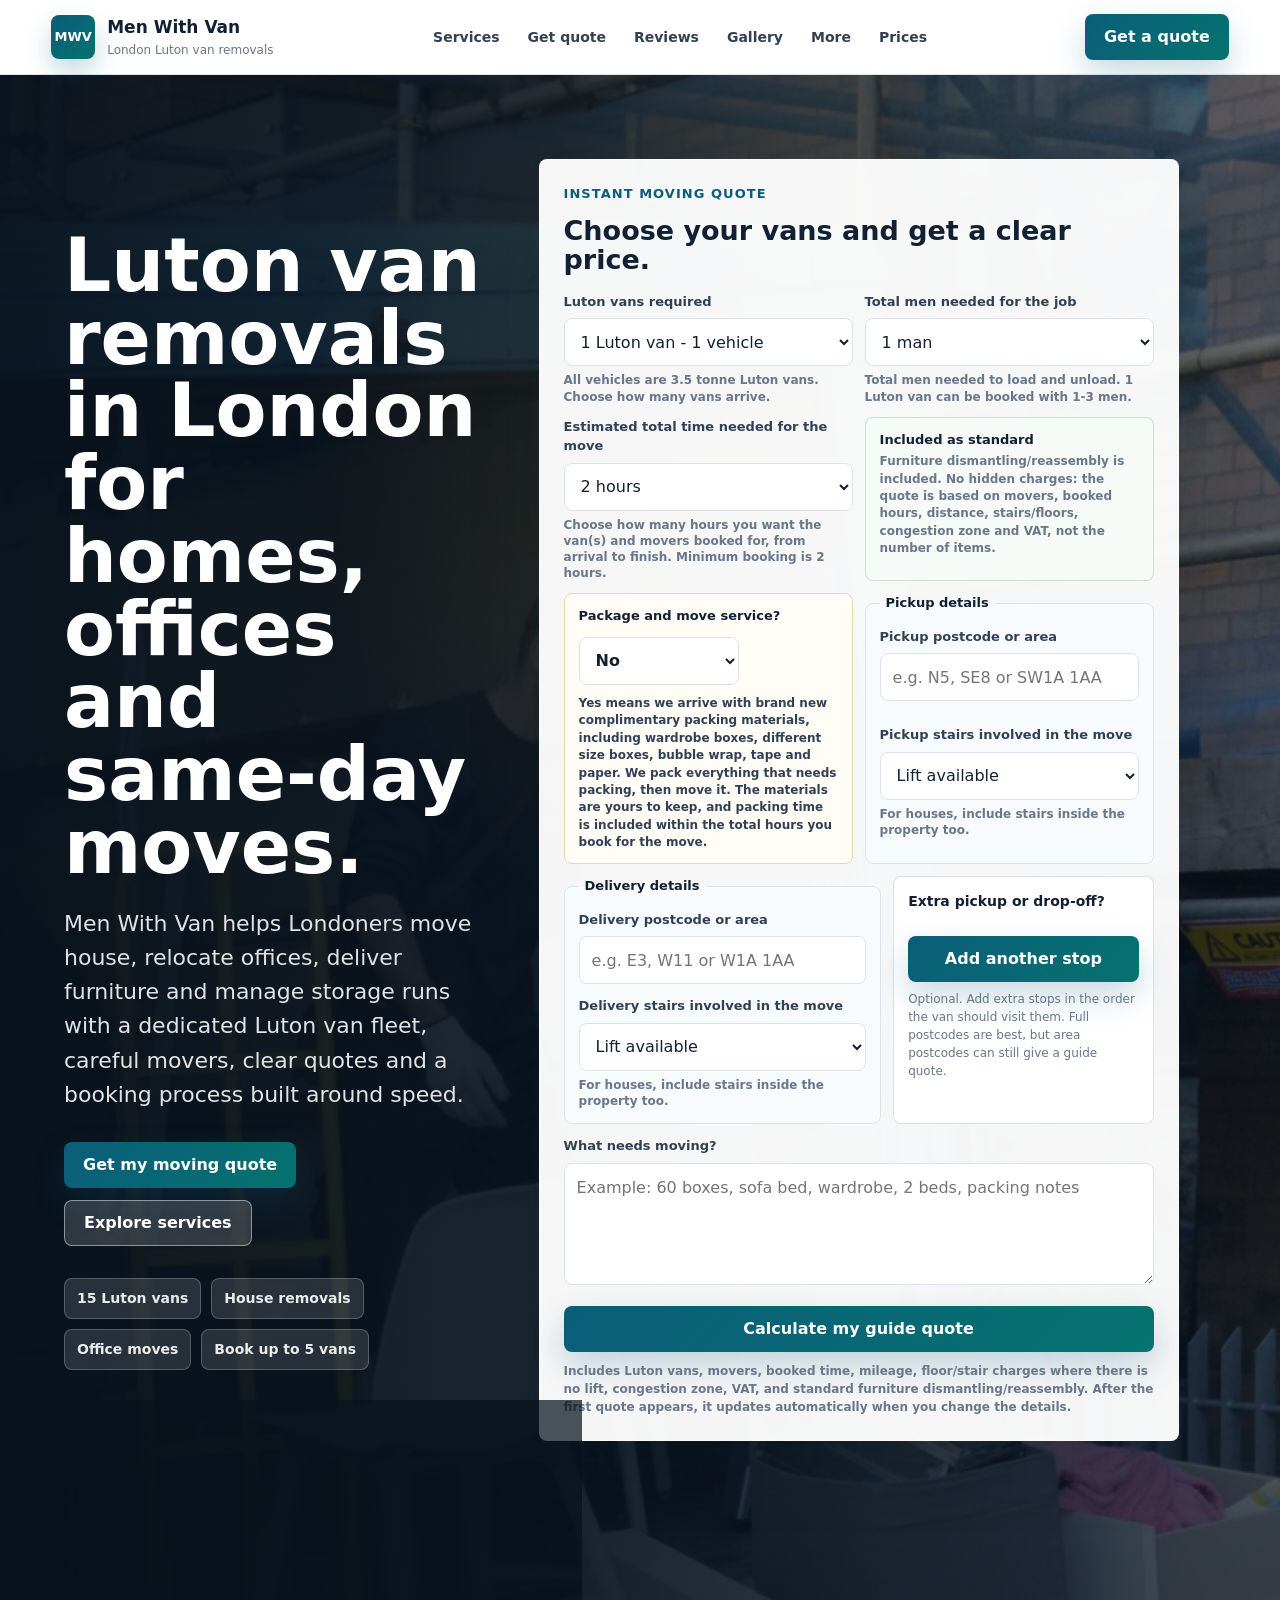
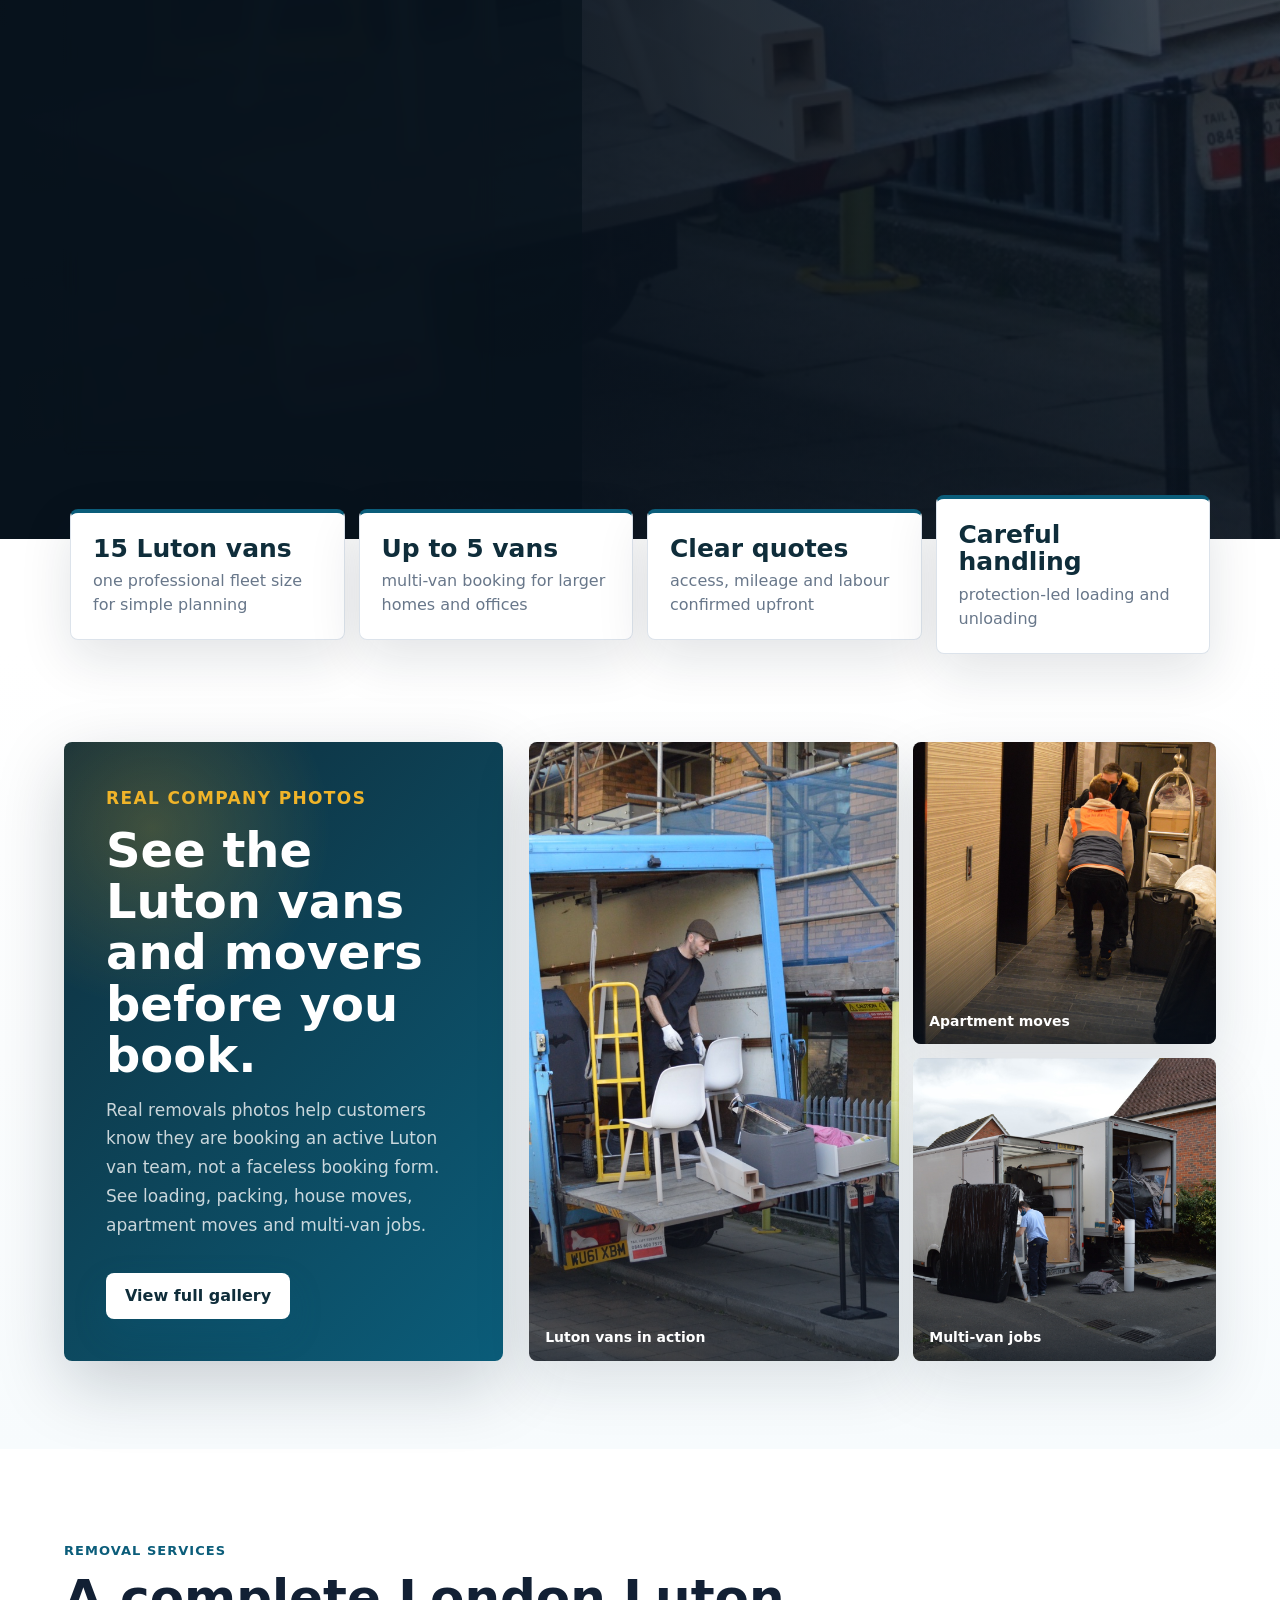
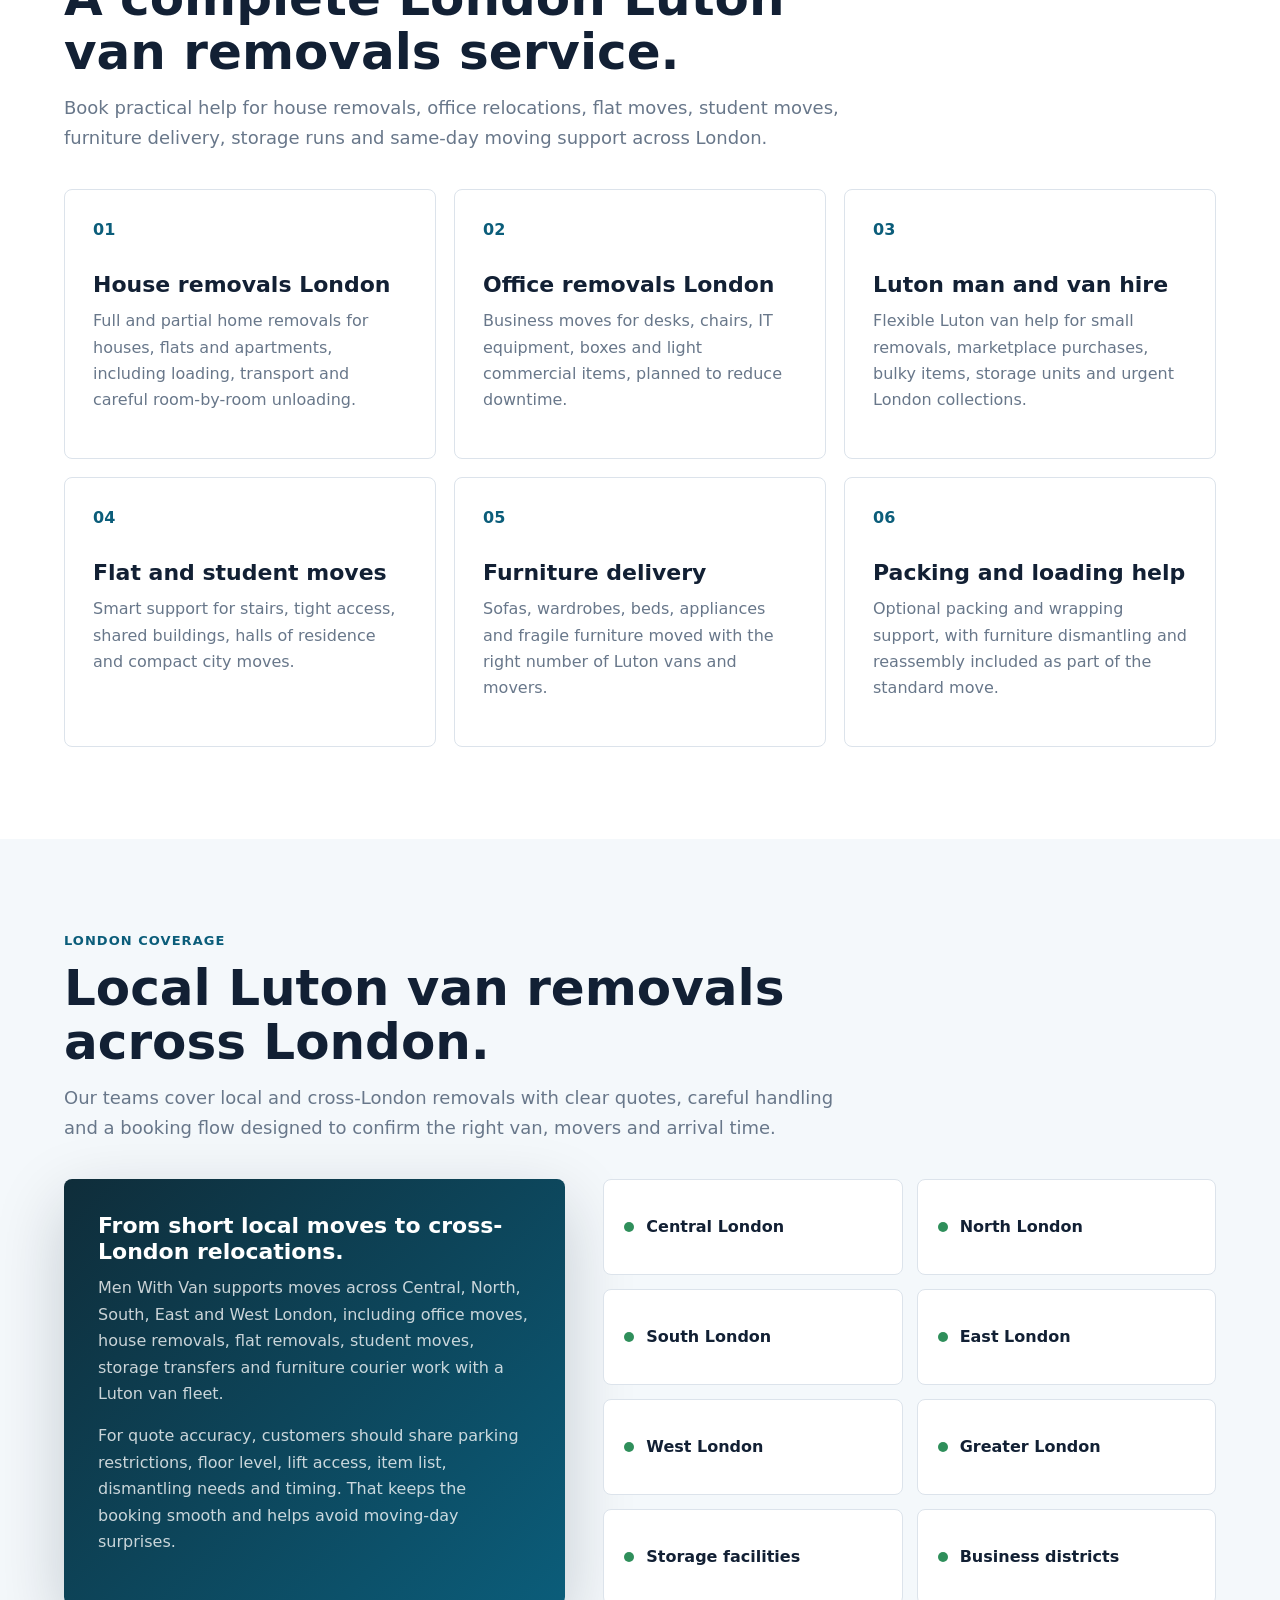
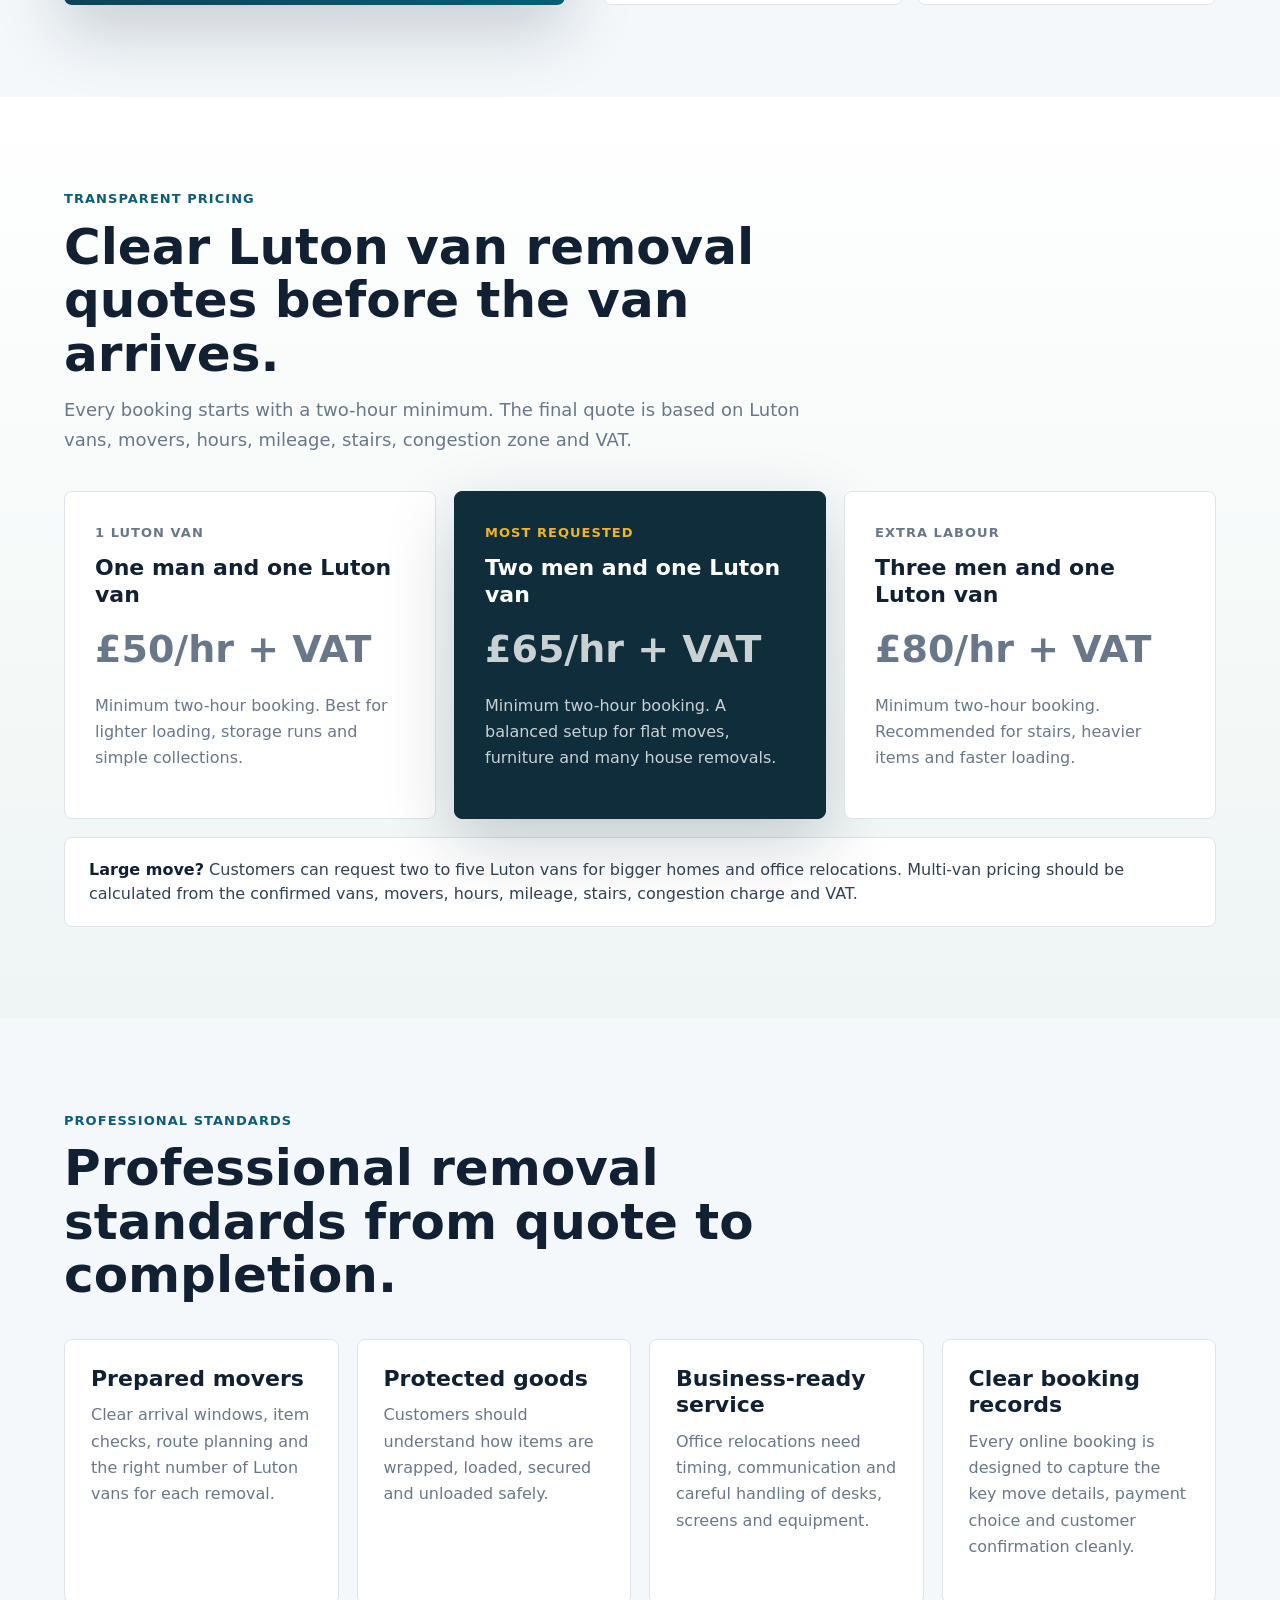
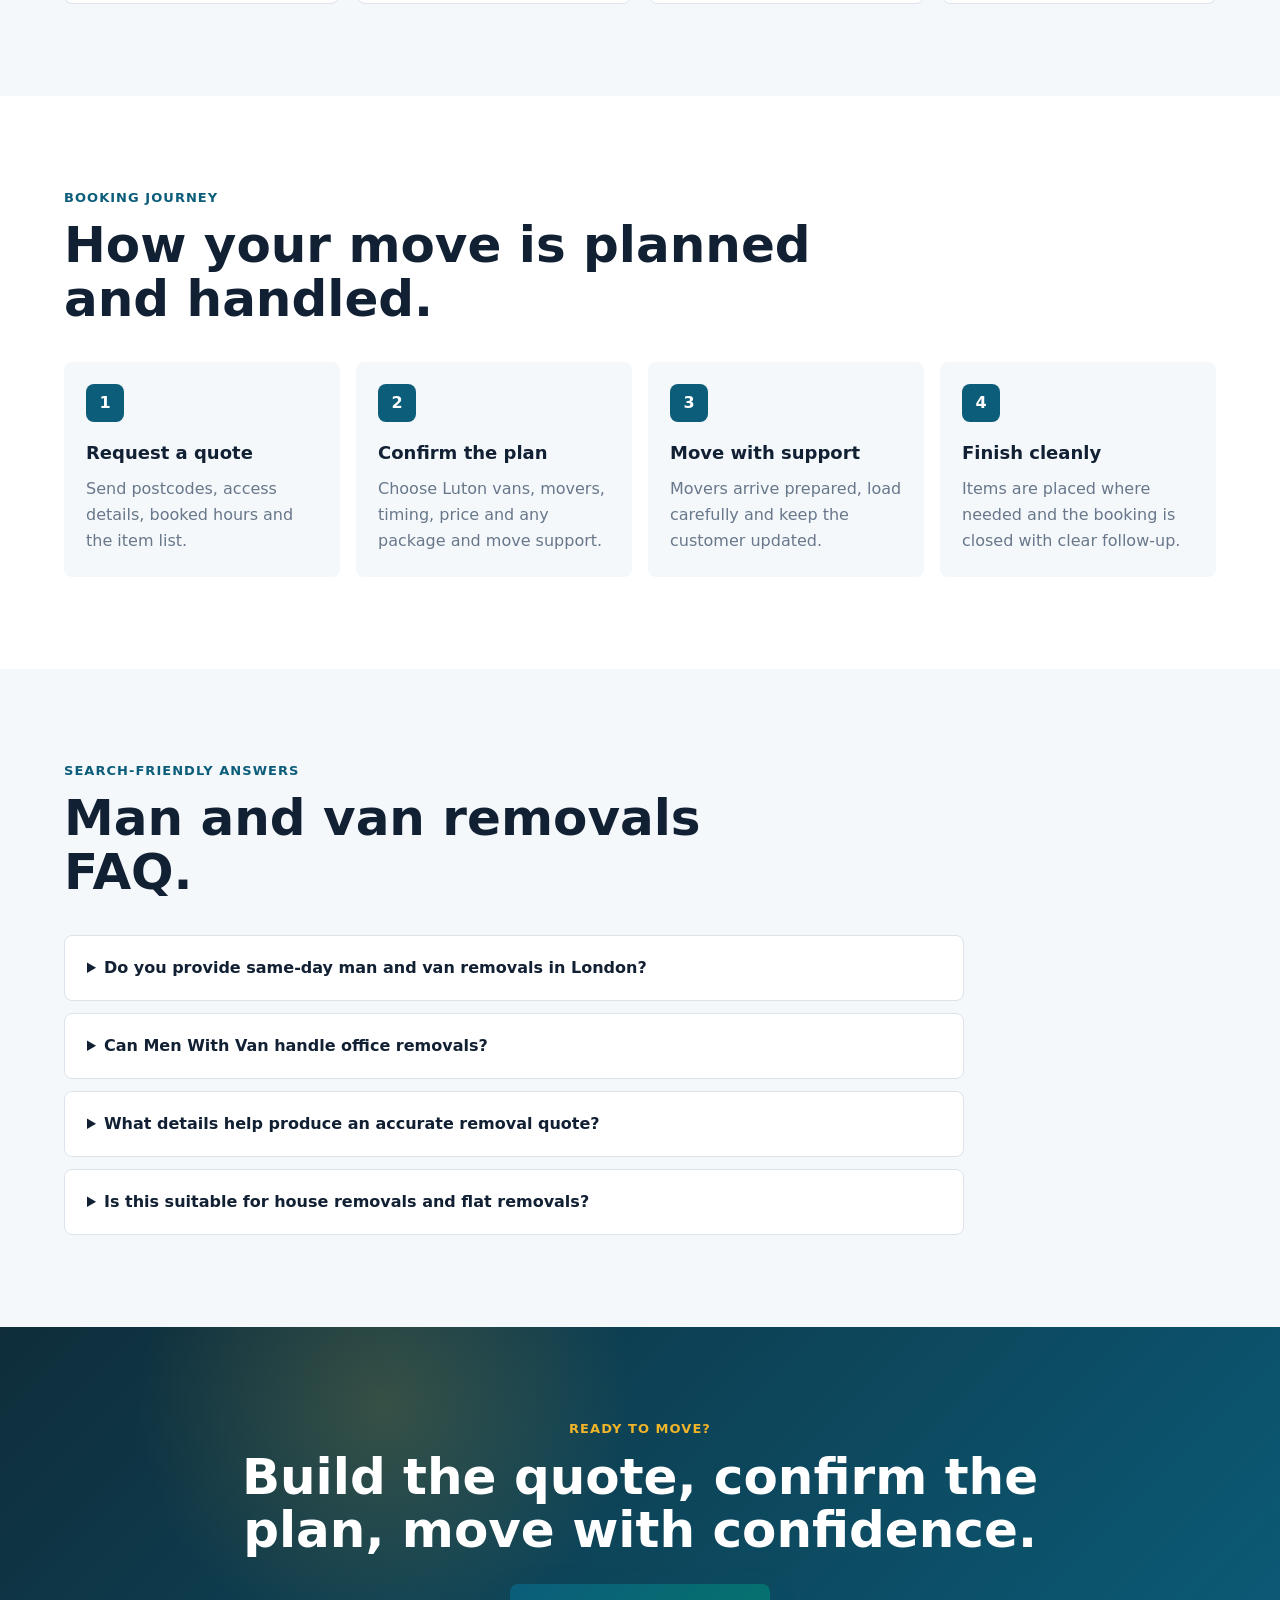
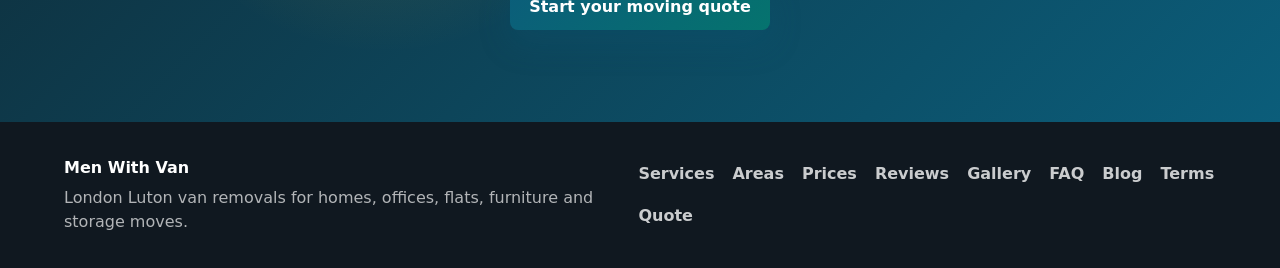
==== outputs/menwithvan-demo/index.html @ d0f8f860 "Add color to Step 3 amount card" ====
<!doctype html>
<html lang="en-GB">
  <head>
    <meta charset="utf-8">
    <meta name="viewport" content="width=device-width, initial-scale=1">
    <title>Men With Van London | Luton Van Removals, House & Office Moves</title>
    <meta name="description" content="Men With Van provides London Luton van removals for house moves, office relocations, flat removals, student moves, furniture delivery, packing and same-day moving support. Book one to five Luton vans.">
    <meta name="robots" content="index,follow,max-image-preview:large">
    <link rel="canonical" href="https://www.menwithvan.com/">
    <meta property="og:type" content="website">
    <meta property="og:title" content="Men With Van London | Luton Van House, Office and Same-Day Removals">
    <meta property="og:description" content="Professional London Luton van removals for homes, offices, flats, furniture and storage runs. Book one to five Luton vans with clear quotes.">
    <meta property="og:url" content="https://www.menwithvan.com/">
    <meta property="og:image" content="https://www.menwithvan.com/assets/hero-real-luton-removals.jpg">
    <meta name="twitter:card" content="summary_large_image">
    <meta name="theme-color" content="#0b5d7a">
    <link rel="preload" as="image" href="assets/hero-real-luton-removals.jpg" type="image/jpeg">
    <link rel="stylesheet" href="styles.css?v=20260619-step3-color">
    <script src="quote.js?v=20260619-step3-color" defer></script>
    <script type="application/ld+json">
      {
        "@context": "https://schema.org",
        "@graph": [
          {
            "@type": "MovingCompany",
            "@id": "https://www.menwithvan.com/#business",
            "name": "Men With Van",
            "url": "https://www.menwithvan.com/",
            "image": "https://www.menwithvan.com/assets/hero-real-luton-removals.jpg",
            "priceRange": "££",
            "areaServed": [
              "London",
              "Central London",
              "North London",
              "South London",
              "East London",
              "West London"
            ],
            "openingHoursSpecification": [
              {
                "@type": "OpeningHoursSpecification",
                "dayOfWeek": [
                  "Monday",
                  "Tuesday",
                  "Wednesday",
                  "Thursday",
                  "Friday",
                  "Saturday",
                  "Sunday"
                ],
                "opens": "07:00",
                "closes": "21:00"
              }
            ],
            "hasOfferCatalog": {
              "@type": "OfferCatalog",
              "name": "London removals and man and van services",
              "itemListElement": [
                { "@type": "Offer", "itemOffered": { "@type": "Service", "name": "Luton van removals London" } },
                { "@type": "Offer", "itemOffered": { "@type": "Service", "name": "House removals London with Luton vans" } },
                { "@type": "Offer", "itemOffered": { "@type": "Service", "name": "Office removals London with Luton vans" } },
                { "@type": "Offer", "itemOffered": { "@type": "Service", "name": "Flat removals and student moves" } },
                { "@type": "Offer", "itemOffered": { "@type": "Service", "name": "Furniture delivery and storage moves" } }
              ]
            }
          },
          {
            "@type": "WebSite",
            "@id": "https://www.menwithvan.com/#website",
            "url": "https://www.menwithvan.com/",
            "name": "Men With Van",
            "publisher": { "@id": "https://www.menwithvan.com/#business" }
          },
          {
            "@type": "FAQPage",
            "@id": "https://www.menwithvan.com/#faq",
            "mainEntity": [
              {
                "@type": "Question",
                "name": "Do you provide same-day man and van removals in London?",
                "acceptedAnswer": {
                  "@type": "Answer",
                  "text": "Same-day man and van removals are available in London subject to availability, access details and the size of the move."
                }
              },
              {
                "@type": "Question",
                "name": "Can you move offices as well as homes?",
                "acceptedAnswer": {
                  "@type": "Answer",
                  "text": "Men With Van supports house removals, flat moves, office relocations, furniture delivery, storage moves and small business moves across London using a Luton van fleet."
                }
              },
              {
                "@type": "Question",
                "name": "What information is needed for a removal quote?",
                "acceptedAnswer": {
                  "@type": "Answer",
                  "text": "A useful quote includes pickup and delivery postcodes, move date, item list, floor levels, lift access, parking details and whether packing or furniture dismantling is required."
                }
              }
            ]
          }
        ]
      }
    </script>
  </head>
  <body>
    <a class="skip-link" href="#quote">Skip to quote form</a>

    <header class="site-header">
      <a class="brand" href="#top" aria-label="Men With Van home">
        <span class="brand-mark">MWV</span>
        <span>
          <strong>Men With Van</strong>
          <small>London Luton van removals</small>
        </span>
      </a>
      <nav class="main-nav" aria-label="Main navigation">
        <a href="#services">Services</a>
        <a href="#quote">Get quote</a>
        <a href="reviews.html">Reviews</a>
        <a href="gallery.html">Gallery</a>
        <div class="nav-dropdown">
          <button type="button" aria-haspopup="true">More</button>
          <div class="dropdown-menu">
            <a href="#areas">Areas</a>
            <a href="faq.html">FAQ</a>
            <a href="blog.html">Moving advice</a>
            <a href="terms-and-conditions.html">Terms</a>
          </div>
        </div>
        <a href="#prices">Prices</a>
      </nav>
      <a class="header-cta" href="#quote">Get a quote</a>
    </header>

    <main id="top">
      <section class="hero" aria-label="London man and van removals">
        <picture>
          <img class="hero-image" src="assets/hero-real-luton-removals.jpg" alt="Men With Van movers loading furniture into a Luton van outside a London property" width="2400" height="1280" fetchpriority="high">
        </picture>
        <div class="hero-overlay"></div>
        <div class="hero-inner">
          <div class="hero-copy-block">
            <h1>Luton van removals in London for homes, offices and same-day moves.</h1>
            <p class="hero-copy">
              Men With Van helps Londoners move house, relocate offices, deliver furniture and manage storage runs with a dedicated Luton van fleet, careful movers, clear quotes and a booking process built around speed.
            </p>
            <div class="hero-actions" aria-label="Primary actions">
              <a class="button primary" href="#quote">Get my moving quote</a>
              <a class="button secondary" href="#services">Explore services</a>
            </div>
            <ul class="proof-list" aria-label="Service highlights">
              <li>15 Luton vans</li>
              <li>House removals</li>
              <li>Office moves</li>
              <li>Book up to 5 vans</li>
            </ul>
          </div>

          <form id="quote" class="quote-panel" aria-labelledby="quote-title">
            <p class="panel-kicker">Instant moving quote</p>
            <h2 id="quote-title">Choose your vans and get a clear price.</h2>
            <div class="form-grid">
              <label>
                Luton vans required
                <select name="luton-vans" autocomplete="off">
                  <option>1 Luton van - 1 vehicle</option>
                  <option>2 Luton vans - 2 vehicles</option>
                  <option>3 Luton vans - 3 vehicles</option>
                  <option>4 Luton vans - 4 vehicles</option>
                  <option>5 Luton vans - 5 vehicles</option>
                </select>
                <small>All vehicles are 3.5 tonne Luton vans. Choose how many vans arrive.</small>
              </label>
              <label>
                Total men needed for the job
                <select name="movers" autocomplete="off">
                  <option>1 man</option>
                  <option>2 men</option>
                  <option>3 men</option>
                </select>
                <small id="mover-capacity-note">Choose the total number of men needed to load and unload. Each Luton van can be booked with up to 3 men.</small>
              </label>
              <label>
                Estimated total time needed for the move
                <select name="estimated-hours" autocomplete="off">
                  <option>2 hours</option>
                  <option>3 hours</option>
                  <option>4 hours</option>
                  <option>5 hours</option>
                  <option>6 hours</option>
                  <option>7 hours</option>
                  <option>8 hours</option>
                  <option>9 hours</option>
                  <option>10 hours</option>
                  <option>11 hours</option>
                  <option>12 hours</option>
                </select>
                <small>Choose how many hours you want the van(s) and movers booked for, from arrival to finish. Minimum booking is 2 hours.</small>
              </label>
              <div class="included-note">
                <strong>Included as standard</strong>
                <span>Furniture dismantling/reassembly is included. No hidden charges: the quote is based on movers, booked hours, distance, stairs/floors, congestion zone and VAT, not the number of items.</span>
              </div>
              <label class="service-choice">
                Package and move service?
                <select name="pack-and-move" autocomplete="off">
                  <option value="no">No</option>
                  <option value="yes">Yes</option>
                </select>
                <small>Yes means we arrive with brand new complimentary packing materials, including wardrobe boxes, different size boxes, bubble wrap, tape and paper. We pack everything that needs packing, then move it. The materials are yours to keep, and packing time is included within the total hours you book for the move.</small>
              </label>
              <fieldset class="location-card">
                <legend>Pickup details</legend>
                <label>
                  Pickup postcode or area
                  <input type="text" name="pickup" placeholder="e.g. N5, SE8 or SW1A 1AA" autocomplete="postal-code">
                </label>
                <label>
                  Pickup stairs involved in the move
                  <select name="pickup-stairs" autocomplete="off">
                    <option>Lift available</option>
                    <option>Ground floor</option>
                    <option>1st floor, no lift</option>
                    <option>2nd floor, no lift</option>
                    <option>3rd floor, no lift</option>
                    <option>4th floor, no lift</option>
                    <option>5th floor, no lift</option>
                    <option>6th floor, no lift</option>
                    <option>7th floor, no lift</option>
                    <option>8th floor, no lift</option>
                  </select>
                  <small>For houses, include stairs inside the property too.</small>
                </label>
              </fieldset>
              <div class="delivery-stack full">
                <fieldset class="location-card">
                  <legend>Delivery details</legend>
                  <label>
                    Delivery postcode or area
                    <input type="text" name="delivery" placeholder="e.g. E3, W11 or W1A 1AA" autocomplete="postal-code">
                  </label>
                  <label>
                    Delivery stairs involved in the move
                    <select name="delivery-stairs" autocomplete="off">
                      <option>Lift available</option>
                      <option>Ground floor</option>
                      <option>1st floor, no lift</option>
                      <option>2nd floor, no lift</option>
                      <option>3rd floor, no lift</option>
                      <option>4th floor, no lift</option>
                      <option>5th floor, no lift</option>
                      <option>6th floor, no lift</option>
                      <option>7th floor, no lift</option>
                      <option>8th floor, no lift</option>
                    </select>
                    <small>For houses, include stairs inside the property too.</small>
                  </label>
                </fieldset>
                <div class="additional-stops">
                  <div class="field-label">Extra pickup or drop-off?</div>
                  <div id="additional-stop-list" class="additional-stop-list"></div>
                  <button type="button" class="inline-action" id="add-stop">Add another stop</button>
                  <small>Optional. Add extra stops in the order the van should visit them. Full postcodes are best, but area postcodes can still give a guide quote.</small>
                </div>
              </div>
              <label class="full">
                What needs moving?
                <textarea name="items" rows="4" placeholder="Example: 60 boxes, sofa bed, wardrobe, 2 beds, packing notes"></textarea>
              </label>
            </div>
            <button type="submit">Calculate my guide quote</button>
            <p class="form-note">Includes Luton vans, movers, booked time, mileage, floor/stair charges where there is no lift, congestion zone, VAT, and standard furniture dismantling/reassembly. After the first quote appears, it updates automatically when you change the details.</p>
          </form>
          <aside class="quote-support-card" aria-label="Booking confidence">
            <p class="panel-kicker">Booking confidence</p>
            <h2>Clear price, confirmed slot, professional Luton van team.</h2>
            <p>
              Once your quote appears, the booking flow keeps everything together: date, arrival time, full addresses, deposit or full payment, and your overtime rate if the move runs longer.
            </p>
            <dl>
              <div>
                <dt>Price basis</dt>
                <dd>Vans, movers, booked hours, distance and stairs</dd>
              </div>
              <div>
                <dt>Included</dt>
                <dd>Furniture dismantling and reassembly as standard</dd>
              </div>
              <div>
                <dt>Payment</dt>
                <dd>Secure Stripe payment with receipt after booking</dd>
              </div>
            </dl>
          </aside>
          <div id="quote-result" class="quote-result" aria-live="polite"></div>
        </div>
      </section>

      <section class="metric-band" aria-label="Why customers choose Men With Van">
        <div>
          <strong>15 Luton vans</strong>
          <span>one professional fleet size for simple planning</span>
        </div>
        <div>
          <strong>Up to 5 vans</strong>
          <span>multi-van booking for larger homes and offices</span>
        </div>
        <div>
          <strong>Clear quotes</strong>
          <span>access, mileage and labour confirmed upfront</span>
        </div>
        <div>
          <strong>Careful handling</strong>
          <span>protection-led loading and unloading</span>
        </div>
      </section>

      <section id="gallery" class="gallery-preview-section" aria-labelledby="gallery-preview-title">
        <div class="gallery-preview-layout">
          <div class="gallery-copy-panel">
            <p class="eyebrow">Real company photos</p>
            <h2 id="gallery-preview-title">See the Luton vans and movers before you book.</h2>
            <p>
              Real removals photos help customers know they are booking an active Luton van team, not a faceless booking form. See loading, packing, house moves, apartment moves and multi-van jobs.
            </p>
            <a class="button primary" href="gallery.html">View full gallery</a>
          </div>
          <div class="gallery-mosaic" aria-label="Men With Van removal photos">
            <a class="gallery-tile gallery-tile-large" href="gallery.html">
              <img src="assets/gallery-luton-loading-01.jpg" alt="Blue Luton van being loaded during a London removal" width="1600" height="1064" loading="lazy">
              <span>Luton vans in action</span>
            </a>
            <a class="gallery-tile" href="gallery.html">
              <img src="assets/gallery-apartment-corridor-07.jpg" alt="Mover handling an apartment corridor move with luggage and boxes" width="1600" height="1064" loading="lazy">
              <span>Apartment moves</span>
            </a>
            <a class="gallery-tile" href="gallery.html">
              <img src="assets/gallery-two-luton-vans-03.jpg" alt="Two Luton vans being used for a larger house removal" width="1600" height="1064" loading="lazy">
              <span>Multi-van jobs</span>
            </a>
          </div>
        </div>
      </section>

      <section id="services" class="section" aria-labelledby="services-title">
        <div class="section-heading">
          <p class="eyebrow">Removal services</p>
          <h2 id="services-title">A complete London Luton van removals service.</h2>
          <p>
            Book practical help for house removals, office relocations, flat moves, student moves, furniture delivery, storage runs and same-day moving support across London.
          </p>
        </div>
        <div class="service-grid">
          <article class="service-card">
            <span>01</span>
            <h3>House removals London</h3>
            <p>Full and partial home removals for houses, flats and apartments, including loading, transport and careful room-by-room unloading.</p>
          </article>
          <article class="service-card">
            <span>02</span>
            <h3>Office removals London</h3>
            <p>Business moves for desks, chairs, IT equipment, boxes and light commercial items, planned to reduce downtime.</p>
          </article>
          <article class="service-card">
            <span>03</span>
            <h3>Luton man and van hire</h3>
            <p>Flexible Luton van help for small removals, marketplace purchases, bulky items, storage units and urgent London collections.</p>
          </article>
          <article class="service-card">
            <span>04</span>
            <h3>Flat and student moves</h3>
            <p>Smart support for stairs, tight access, shared buildings, halls of residence and compact city moves.</p>
          </article>
          <article class="service-card">
            <span>05</span>
            <h3>Furniture delivery</h3>
            <p>Sofas, wardrobes, beds, appliances and fragile furniture moved with the right number of Luton vans and movers.</p>
          </article>
          <article class="service-card">
            <span>06</span>
            <h3>Packing and loading help</h3>
            <p>Optional packing and wrapping support, with furniture dismantling and reassembly included as part of the standard move.</p>
          </article>
        </div>
      </section>

      <section id="areas" class="area-section" aria-labelledby="areas-title">
        <div class="section-heading">
          <p class="eyebrow">London coverage</p>
          <h2 id="areas-title">Local Luton van removals across London.</h2>
          <p>
            Our teams cover local and cross-London removals with clear quotes, careful handling and a booking flow designed to confirm the right van, movers and arrival time.
          </p>
        </div>
        <div class="area-layout">
          <div class="area-copy">
            <h3>From short local moves to cross-London relocations.</h3>
            <p>
              Men With Van supports moves across Central, North, South, East and West London, including office moves, house removals, flat removals, student moves, storage transfers and furniture courier work with a Luton van fleet.
            </p>
            <p>
              For quote accuracy, customers should share parking restrictions, floor level, lift access, item list, dismantling needs and timing. That keeps the booking smooth and helps avoid moving-day surprises.
            </p>
          </div>
          <ul class="area-list" aria-label="London service areas">
            <li>Central London</li>
            <li>North London</li>
            <li>South London</li>
            <li>East London</li>
            <li>West London</li>
            <li>Greater London</li>
            <li>Storage facilities</li>
            <li>Business districts</li>
          </ul>
        </div>
      </section>

      <section id="prices" class="pricing-section" aria-labelledby="prices-title">
        <div class="section-heading">
          <p class="eyebrow">Transparent pricing</p>
          <h2 id="prices-title">Clear Luton van removal quotes before the van arrives.</h2>
          <p>Every booking starts with a two-hour minimum. The final quote is based on Luton vans, movers, hours, mileage, stairs, congestion zone and VAT.</p>
        </div>
        <div class="pricing-grid">
          <article>
            <p class="tag">1 Luton van</p>
            <h3>One man and one Luton van</h3>
            <p class="price">£50/hr + VAT</p>
            <p>Minimum two-hour booking. Best for lighter loading, storage runs and simple collections.</p>
          </article>
          <article class="featured">
            <p class="tag">Most requested</p>
            <h3>Two men and one Luton van</h3>
            <p class="price">£65/hr + VAT</p>
            <p>Minimum two-hour booking. A balanced setup for flat moves, furniture and many house removals.</p>
          </article>
          <article>
            <p class="tag">Extra labour</p>
            <h3>Three men and one Luton van</h3>
            <p class="price">£80/hr + VAT</p>
            <p>Minimum two-hour booking. Recommended for stairs, heavier items and faster loading.</p>
          </article>
        </div>
        <div class="pricing-note">
          <strong>Large move?</strong>
          Customers can request two to five Luton vans for bigger homes and office relocations. Multi-van pricing should be calculated from the confirmed vans, movers, hours, mileage, stairs, congestion charge and VAT.
        </div>
      </section>

      <section id="standards" class="standards-section" aria-labelledby="standards-title">
        <div class="section-heading">
          <p class="eyebrow">Professional standards</p>
          <h2 id="standards-title">Professional removal standards from quote to completion.</h2>
        </div>
        <div class="standards-grid">
          <article>
            <h3>Prepared movers</h3>
            <p>Clear arrival windows, item checks, route planning and the right number of Luton vans for each removal.</p>
          </article>
          <article>
            <h3>Protected goods</h3>
            <p>Customers should understand how items are wrapped, loaded, secured and unloaded safely.</p>
          </article>
          <article>
            <h3>Business-ready service</h3>
            <p>Office relocations need timing, communication and careful handling of desks, screens and equipment.</p>
          </article>
          <article>
            <h3>Clear booking records</h3>
            <p>Every online booking is designed to capture the key move details, payment choice and customer confirmation cleanly.</p>
          </article>
        </div>
      </section>

      <section class="process-section" aria-labelledby="process-title">
        <div class="section-heading">
          <p class="eyebrow">Booking journey</p>
          <h2 id="process-title">How your move is planned and handled.</h2>
        </div>
        <ol class="steps">
          <li>
            <strong>Request a quote</strong>
            Send postcodes, access details, booked hours and the item list.
          </li>
          <li>
            <strong>Confirm the plan</strong>
            Choose Luton vans, movers, timing, price and any package and move support.
          </li>
          <li>
            <strong>Move with support</strong>
            Movers arrive prepared, load carefully and keep the customer updated.
          </li>
          <li>
            <strong>Finish cleanly</strong>
            Items are placed where needed and the booking is closed with clear follow-up.
          </li>
        </ol>
      </section>

      <section id="faq" class="faq-section" aria-labelledby="faq-title">
        <div class="section-heading">
          <p class="eyebrow">Search-friendly answers</p>
          <h2 id="faq-title">Man and van removals FAQ.</h2>
        </div>
        <div class="faq-list">
          <details>
            <summary>Do you provide same-day man and van removals in London?</summary>
            <p>Same-day removals can be supported subject to Luton van availability, parking, access and the size of the move. The quote form is designed to capture the details needed quickly.</p>
          </details>
          <details>
            <summary>Can Men With Van handle office removals?</summary>
            <p>Yes. The service positioning covers office removals, desks, chairs, boxes, monitors, storage moves and small business relocations across London using one or more Luton vans.</p>
          </details>
          <details>
            <summary>What details help produce an accurate removal quote?</summary>
            <p>Pickup and delivery postcodes, move date, item list, stairs, lift access, parking restrictions, packing needs and dismantling requirements all help produce a clearer quote.</p>
          </details>
          <details>
            <summary>Is this suitable for house removals and flat removals?</summary>
            <p>Yes. The homepage is written for house removals, flat removals, student moves, furniture delivery and Luton man and van hire across London.</p>
          </details>
        </div>
      </section>

      <section class="final-cta" aria-labelledby="final-title">
        <p class="eyebrow">Ready to move?</p>
        <h2 id="final-title">Build the quote, confirm the plan, move with confidence.</h2>
        <a class="button primary" href="#quote">Start your moving quote</a>
      </section>
    </main>

    <footer class="site-footer">
      <div>
        <strong>Men With Van</strong>
        <p>London Luton van removals for homes, offices, flats, furniture and storage moves.</p>
      </div>
      <nav aria-label="Footer navigation">
        <a href="#services">Services</a>
        <a href="#areas">Areas</a>
        <a href="#prices">Prices</a>
        <a href="reviews.html">Reviews</a>
        <a href="gallery.html">Gallery</a>
        <a href="faq.html">FAQ</a>
        <a href="blog.html">Blog</a>
        <a href="terms-and-conditions.html">Terms</a>
        <a href="#quote">Quote</a>
      </nav>
    </footer>
  </body>
</html>
---- outputs/menwithvan-demo/styles.css ----
:root {
  --ink: #122034;
  --text: #314155;
  --muted: #68778a;
  --line: #dce3eb;
  --paper: #ffffff;
  --soft: #f4f8fb;
  --soft-2: #eef5f4;
  --brand: #0b5d7a;
  --brand-2: #05736e;
  --brand-dark: #0f2d3a;
  --accent: #f0b429;
  --accent-soft: #fff6d8;
  --success: #2f8f5b;
  --shadow: 0 24px 70px rgba(8, 23, 38, 0.2);
  --max: 1180px;
}

* {
  box-sizing: border-box;
}

html {
  scroll-behavior: smooth;
  scroll-padding-top: 96px;
  overflow-x: clip;
}

body {
  margin: 0;
  color: var(--ink);
  font-family: Inter, ui-sans-serif, system-ui, -apple-system, BlinkMacSystemFont, "Segoe UI", sans-serif;
  background: var(--paper);
  overflow-x: clip;
}

body,
input,
select,
textarea,
button {
  font: 16px/1.5 Inter, ui-sans-serif, system-ui, -apple-system, BlinkMacSystemFont, "Segoe UI", sans-serif;
}

img {
  display: block;
  max-width: 100%;
}

a {
  color: inherit;
  text-decoration: none;
}

.skip-link {
  position: absolute;
  left: 16px;
  top: -60px;
  z-index: 100;
  padding: 10px 14px;
  color: #fff;
  background: var(--brand);
  border-radius: 8px;
}

.skip-link:focus {
  top: 12px;
}

.site-header {
  position: sticky;
  top: 0;
  z-index: 20;
  display: flex;
  align-items: center;
  justify-content: space-between;
  gap: 22px;
  padding: 14px clamp(18px, 4vw, 58px);
  background: rgba(255, 255, 255, 0.96);
  border-bottom: 1px solid rgba(220, 227, 235, 0.9);
  backdrop-filter: blur(16px);
}

.brand,
.main-nav,
.hero-actions,
.proof-list,
.metric-band,
.site-footer,
.site-footer nav {
  display: flex;
  align-items: center;
}

.brand {
  gap: 12px;
  min-width: 224px;
}

.brand-mark {
  display: grid;
  place-items: center;
  width: 44px;
  height: 44px;
  color: #fff;
  font-size: 13px;
  font-weight: 900;
  background: linear-gradient(135deg, var(--brand), var(--brand-2));
  border-radius: 8px;
  box-shadow: 0 12px 26px rgba(11, 93, 122, 0.24);
}

.brand strong,
.brand small {
  display: block;
}

.brand strong {
  font-size: 17px;
  letter-spacing: 0;
}

.brand small {
  color: var(--muted);
  font-size: 12px;
}

.main-nav {
  gap: clamp(14px, 2.2vw, 28px);
  color: var(--text);
  font-size: 14px;
  font-weight: 700;
}

.main-nav a {
  position: relative;
  padding: 8px 0;
}

.main-nav a::after,
.nav-dropdown > button::after {
  position: absolute;
  left: 0;
  bottom: 0;
  width: 0;
  height: 2px;
  background: var(--brand);
  content: "";
  transition: width 160ms ease;
}

.main-nav a:hover::after,
.nav-dropdown:hover > button::after,
.nav-dropdown:focus-within > button::after {
  width: 100%;
}

.nav-dropdown {
  position: relative;
}

.nav-dropdown > button {
  position: relative;
  padding: 8px 0;
  color: inherit;
  font: inherit;
  font-weight: 700;
  background: transparent;
  border: 0;
  cursor: pointer;
}

.dropdown-menu {
  position: absolute;
  right: 0;
  top: calc(100% + 10px);
  display: grid;
  min-width: 190px;
  padding: 10px;
  background: #fff;
  border: 1px solid var(--line);
  border-radius: 8px;
  box-shadow: var(--shadow);
  opacity: 0;
  pointer-events: none;
  transform: translateY(-6px);
  transition: opacity 140ms ease, transform 140ms ease;
}

.nav-dropdown:hover .dropdown-menu,
.nav-dropdown:focus-within .dropdown-menu {
  opacity: 1;
  pointer-events: auto;
  transform: translateY(0);
}

.dropdown-menu a {
  padding: 10px 12px;
  border-radius: 8px;
}

.dropdown-menu a::after {
  display: none;
}

.dropdown-menu a:hover {
  background: var(--soft);
}

.button,
.header-cta,
.quote-panel button {
  display: inline-flex;
  align-items: center;
  justify-content: center;
  min-height: 46px;
  padding: 0 19px;
  border: 0;
  border-radius: 8px;
  font-weight: 850;
  cursor: pointer;
}

.header-cta,
.button.primary,
.quote-panel button {
  color: #fff;
  background: linear-gradient(135deg, var(--brand), var(--brand-2));
  box-shadow: 0 14px 32px rgba(11, 93, 122, 0.22);
}

.button.secondary {
  color: #fff;
  background: rgba(255, 255, 255, 0.16);
  border: 1px solid rgba(255, 255, 255, 0.46);
}

.hero {
  position: relative;
  min-height: 760px;
  overflow: hidden;
  color: #fff;
}

.hero picture,
.hero-image,
.hero-overlay {
  position: absolute;
  inset: 0;
  width: 100%;
  height: 100%;
}

.hero-image {
  object-fit: cover;
  object-position: 50% center;
  filter: saturate(1.08) contrast(1.05) brightness(0.9);
  transform: scale(1.008);
  transform-origin: center;
}

.hero-overlay {
  background:
    radial-gradient(circle at 64% 18%, rgba(240, 180, 41, 0.14), transparent 28%),
    linear-gradient(90deg, rgba(8, 18, 29, 0.96) 0%, rgba(8, 18, 29, 0.82) 42%, rgba(8, 18, 29, 0.36) 100%),
    linear-gradient(180deg, rgba(8, 18, 29, 0.1), rgba(8, 18, 29, 0.72));
}

.hero-inner {
  position: relative;
  display: grid;
  grid-template-columns: minmax(360px, 0.92fr) minmax(460px, 640px);
  grid-template-areas:
    "copy quote"
    "support result";
  column-gap: 44px;
  row-gap: 24px;
  align-items: start;
  max-width: 1520px;
  min-height: 760px;
  margin: 0 auto;
  padding: 84px clamp(20px, 5vw, 64px);
}

.hero-copy-block {
  grid-area: copy;
  align-self: center;
  max-width: 760px;
}

.quote-support-card {
  grid-area: support;
  align-self: start;
  max-width: 620px;
  scroll-margin-top: 110px;
  padding: 22px;
  color: #fff;
  background:
    linear-gradient(135deg, rgba(15, 45, 58, 0.84), rgba(11, 93, 122, 0.62)),
    rgba(8, 18, 29, 0.72);
  border: 1px solid rgba(255, 255, 255, 0.18);
  border-radius: 8px;
  box-shadow: 0 22px 58px rgba(0, 0, 0, 0.2);
  backdrop-filter: blur(8px);
}

.quote-support-card .panel-kicker {
  color: var(--accent);
}

.quote-support-card h2 {
  max-width: 540px;
  margin-bottom: 12px;
  color: #fff;
  font-size: clamp(26px, 2.7vw, 40px);
  line-height: 1.08;
}

.quote-support-card p {
  max-width: 560px;
  margin-bottom: 18px;
  color: rgba(255, 255, 255, 0.82);
  font-size: 15px;
  font-weight: 650;
  line-height: 1.58;
}

.quote-support-card dl {
  display: grid;
  gap: 10px;
  margin: 0;
}

.quote-support-card dl div {
  display: grid;
  grid-template-columns: 108px minmax(0, 1fr);
  gap: 12px;
  padding: 12px 0;
  border-top: 1px solid rgba(255, 255, 255, 0.14);
}

.quote-support-card dt,
.quote-support-card dd {
  margin: 0;
}

.quote-support-card dt {
  color: var(--accent);
  font-size: 12px;
  font-weight: 950;
  text-transform: uppercase;
}

.quote-support-card dd {
  color: rgba(255, 255, 255, 0.9);
  font-size: 13px;
  font-weight: 760;
  line-height: 1.4;
}

.eyebrow,
.panel-kicker,
.tag {
  margin: 0 0 12px;
  color: var(--brand);
  font-size: 13px;
  font-weight: 900;
  letter-spacing: 0.08em;
  text-transform: uppercase;
}

.hero .eyebrow,
.final-cta .eyebrow {
  color: var(--accent);
}

h1,
h2,
h3,
p {
  margin-top: 0;
}

h1 {
  max-width: 820px;
  margin-bottom: 22px;
  font-size: clamp(42px, 5.8vw, 78px);
  line-height: 0.98;
  letter-spacing: 0;
}

h2 {
  margin-bottom: 14px;
  font-size: clamp(30px, 4.1vw, 50px);
  line-height: 1.07;
  letter-spacing: 0;
}

h3 {
  margin-bottom: 10px;
  font-size: 22px;
  line-height: 1.2;
}

.hero-copy {
  max-width: 660px;
  color: rgba(255, 255, 255, 0.88);
  font-size: clamp(18px, 2vw, 22px);
  line-height: 1.56;
}

.hero-actions {
  flex-wrap: wrap;
  gap: 12px;
  margin-top: 30px;
}

.proof-list {
  flex-wrap: wrap;
  gap: 10px;
  margin: 32px 0 0;
  padding: 0;
  list-style: none;
}

.proof-list li {
  padding: 9px 12px;
  color: rgba(255, 255, 255, 0.9);
  font-size: 14px;
  font-weight: 800;
  background: rgba(255, 255, 255, 0.13);
  border: 1px solid rgba(255, 255, 255, 0.22);
  border-radius: 8px;
}

.quote-panel {
  grid-area: quote;
  width: 100%;
  scroll-margin-top: 110px;
  padding: 24px;
  color: var(--ink);
  background: rgba(255, 255, 255, 0.96);
  border: 1px solid rgba(255, 255, 255, 0.72);
  border-radius: 8px;
  box-shadow: var(--shadow);
}

.quote-panel h2 {
  margin-bottom: 18px;
  font-size: 27px;
  line-height: 1.08;
}

.form-grid {
  display: grid;
  grid-template-columns: repeat(2, minmax(0, 1fr));
  gap: 12px;
}

label {
  color: var(--text);
  font-size: 13px;
  font-weight: 850;
}

label small {
  display: block;
  margin-top: 6px;
  color: var(--muted);
  font-size: 12px;
  font-weight: 700;
  line-height: 1.35;
}

.full {
  grid-column: 1 / -1;
}

.location-card {
  display: grid;
  gap: 12px;
  min-width: 0;
  margin: 0;
  padding: 14px;
  background: #f8fbfd;
  border: 1px solid var(--line);
  border-radius: 8px;
}

.delivery-stack {
  display: grid;
  grid-template-columns: minmax(0, 1fr) minmax(220px, 0.82fr);
  gap: 12px;
  align-items: stretch;
  min-width: 0;
}

.delivery-stack .location-card,
.delivery-stack .additional-stops {
  min-height: 100%;
}

.location-card legend {
  padding: 0 6px;
  color: var(--ink);
  font-size: 13px;
  font-weight: 900;
}

.included-note {
  display: grid;
  gap: 4px;
  align-self: stretch;
  align-content: start;
  padding: 12px 14px;
  background: #f7fbf8;
  border: 1px solid rgba(47, 143, 91, 0.24);
  border-radius: 8px;
}

.included-note strong {
  color: var(--ink);
  font-size: 13px;
  font-weight: 900;
}

.included-note span {
  color: var(--muted);
  font-size: 12px;
  font-weight: 750;
  line-height: 1.45;
}

.service-choice {
  display: grid;
  gap: 4px;
  align-content: start;
  align-self: stretch;
  min-width: 0;
  padding: 12px 14px;
  color: var(--ink);
  background: #fffdf6;
  border: 1px solid #ead7a2;
  border-radius: 8px;
}

.service-choice select {
  max-width: 160px;
  font-weight: 900;
}

.service-choice small {
  color: var(--text);
  font-weight: 720;
  line-height: 1.45;
}

input,
select,
textarea {
  width: 100%;
  margin-top: 7px;
  color: var(--ink);
  background: #fff;
  border: 1px solid var(--line);
  border-radius: 8px;
  outline: none;
  transition: border-color 140ms ease, box-shadow 140ms ease;
}

input,
select {
  height: 48px;
  padding: 0 12px;
}

textarea {
  min-height: 104px;
  padding: 12px;
  resize: vertical;
}

input:focus,
select:focus,
textarea:focus {
  border-color: var(--brand);
  box-shadow: 0 0 0 4px rgba(11, 93, 122, 0.12);
}

.quote-panel button {
  width: 100%;
  margin-top: 16px;
  font-size: 16px;
}

.form-note {
  margin: 10px 0 0;
  color: var(--muted);
  font-size: 12px;
  font-weight: 700;
}

.field-label {
  margin-bottom: 8px;
  color: var(--ink);
  font-size: 14px;
  font-weight: 850;
}

.additional-stops small {
  display: block;
  margin-top: 8px;
  color: var(--muted);
  font-size: 12px;
  line-height: 1.5;
}

.additional-stops {
  min-width: 0;
  padding: 14px;
  background: #fff;
  border: 1px solid rgba(11, 93, 122, 0.16);
  border-radius: 8px;
}

.additional-stop-list {
  display: grid;
  gap: 8px;
}

.additional-stop-row {
  display: grid;
  grid-template-columns: minmax(0, 1fr) auto;
  gap: 8px;
}

.date-time-grid {
  display: grid;
  grid-template-columns: repeat(2, minmax(0, 1fr));
  gap: 14px;
}

.quote-actions {
  display: grid;
  gap: 8px;
  margin-top: 16px;
}

.quote-actions[hidden],
.booking-panel[hidden],
.time-field[hidden] {
  display: none;
}

.quote-actions button,
.booking-panel button[type="submit"] {
  min-height: 48px;
  padding: 0 18px;
  color: #fff;
  font-weight: 900;
  background: var(--brand);
  border: 0;
  border-radius: 8px;
  cursor: pointer;
}

.quote-actions p {
  color: var(--muted);
  font-size: 13px;
}

.booking-hero-card {
  display: grid;
  grid-template-columns: auto 1fr;
  gap: 16px;
  align-items: start;
  padding: 20px;
  color: #fff;
  background:
    linear-gradient(135deg, rgba(15, 45, 58, 0.96), rgba(11, 93, 122, 0.94)),
    var(--brand-dark);
  border-radius: 8px;
}

.booking-step-pill {
  display: inline-flex;
  align-items: center;
  min-height: 30px;
  padding: 0 10px;
  color: var(--brand-dark);
  font-size: 12px;
  font-weight: 950;
  text-transform: uppercase;
  background: var(--accent);
  border-radius: 999px;
}

.booking-hero-card h3,
.booking-hero-card p {
  margin: 0;
}

.booking-hero-card h3 {
  color: #fff;
  font-size: clamp(24px, 3vw, 34px);
  line-height: 1.08;
}

.booking-hero-card p {
  max-width: 760px;
  margin-top: 8px;
  color: rgba(255, 255, 255, 0.8);
}

.booking-progress-strip {
  display: grid;
  grid-template-columns: repeat(3, minmax(0, 1fr));
  gap: 8px;
  margin: 14px 0;
}

.booking-progress-strip span {
  padding: 10px 12px;
  color: var(--brand-dark);
  font-size: 12px;
  font-weight: 950;
  text-align: center;
  text-transform: uppercase;
  background: #edf7f8;
  border: 1px solid rgba(11, 93, 122, 0.14);
  border-radius: 8px;
}

.booking-section {
  margin-top: 14px;
  padding: 18px;
  background: #fff;
  border: 1px solid var(--line);
  border-radius: 8px;
  box-shadow: 0 14px 36px rgba(13, 32, 51, 0.05);
}

.booking-section-head {
  margin-bottom: 14px;
}

.booking-section-head span,
.availability-card-head span,
.calendar-label {
  display: block;
  color: var(--brand);
  font-size: 12px;
  font-weight: 950;
  letter-spacing: 0;
  text-transform: uppercase;
}

.booking-section-head h4,
.availability-card-head strong {
  display: block;
  margin: 3px 0 0;
  color: var(--ink);
  font-size: 20px;
  line-height: 1.16;
}

.booking-section-head p {
  max-width: 720px;
  margin: 6px 0 0;
  color: var(--muted);
  font-size: 14px;
}

.schedule-board {
  display: grid;
  grid-template-columns: minmax(210px, 0.85fr) minmax(280px, 1.15fr);
  gap: 14px;
  align-items: stretch;
}

.calendar-card,
.availability-card {
  min-height: 100%;
  padding: 16px;
  background: #f8fbfd;
  border: 1px solid var(--line);
  border-radius: 8px;
}

.calendar-card {
  display: grid;
  gap: 14px;
  align-content: start;
}

.calendar-picker {
  display: grid;
  gap: 10px;
}

.calendar-nav {
  display: grid;
  grid-template-columns: 42px 1fr 42px;
  gap: 8px;
  align-items: center;
}

.calendar-nav strong {
  color: var(--ink);
  font-size: 17px;
  font-weight: 950;
  text-align: center;
}

.calendar-weekdays,
.calendar-grid {
  display: grid;
  grid-template-columns: repeat(7, minmax(0, 1fr));
  gap: 6px;
}

.calendar-weekdays span {
  color: var(--muted);
  font-size: 11px;
  font-weight: 900;
  text-align: center;
}

.calendar-empty {
  min-height: 38px;
}

.calendar-nav button,
.calendar-day {
  width: 100%;
  min-height: 38px;
  margin-top: 0;
  padding: 0;
  color: var(--ink);
  font-size: 13px;
  font-weight: 850;
  background: #fff;
  border: 1px solid var(--line);
  border-radius: 8px;
  box-shadow: none;
  cursor: pointer;
}

.calendar-nav button {
  min-height: 40px;
  color: var(--brand);
  font-size: 19px;
}

.calendar-nav button:disabled,
.calendar-day:disabled {
  color: #a0acba;
  background: #f5f8fa;
  cursor: not-allowed;
  opacity: 0.75;
}

.calendar-day.is-today {
  border-color: var(--accent);
  box-shadow: inset 0 0 0 1px rgba(240, 180, 41, 0.35);
}

.calendar-day.is-selected {
  color: #fff;
  background: linear-gradient(135deg, var(--brand), var(--brand-2));
  border-color: var(--brand);
  box-shadow: 0 10px 22px rgba(11, 93, 122, 0.18);
}

.selected-date-card {
  padding: 14px;
  background: #fff;
  border: 1px solid rgba(11, 93, 122, 0.16);
  border-radius: 8px;
}

.selected-date-card small,
.selected-date-card span {
  display: block;
  color: var(--muted);
  font-size: 12px;
  font-weight: 800;
}

.selected-date-card strong {
  display: block;
  margin: 4px 0;
  color: var(--ink);
  font-size: 19px;
  line-height: 1.18;
}

.selected-time-summary {
  margin-top: 8px;
  padding-top: 8px;
  color: var(--brand-dark);
  border-top: 1px solid rgba(11, 93, 122, 0.14);
}

.selected-time-summary[hidden] {
  display: none;
}

.availability-card {
  background:
    linear-gradient(180deg, #ffffff, #f8fbfd);
}

.availability-card-head {
  display: flex;
  justify-content: space-between;
  gap: 14px;
  margin-bottom: 12px;
}

.availability-card-head small {
  max-width: 170px;
  color: var(--muted);
  font-size: 12px;
  font-weight: 800;
  text-align: right;
}

.time-slot-grid {
  display: grid;
  grid-template-columns: repeat(auto-fit, minmax(78px, 1fr));
  gap: 8px;
}

.time-slot {
  display: block;
}

.time-slot input {
  position: absolute;
  opacity: 0;
  pointer-events: none;
}

.time-slot span {
  display: block;
  min-height: 42px;
  padding: 11px 8px;
  color: var(--ink);
  font-size: 13px;
  font-weight: 850;
  text-align: center;
  background: #fff;
  border: 1px solid var(--line);
  border-radius: 8px;
  cursor: pointer;
}

.time-slot input:focus-visible + span {
  outline: 3px solid rgba(11, 93, 122, 0.22);
  outline-offset: 2px;
}

.time-slot input:checked + span {
  color: #fff;
  background: linear-gradient(135deg, var(--brand), var(--brand-2));
  border-color: var(--brand);
  box-shadow: 0 10px 22px rgba(11, 93, 122, 0.2);
}

.time-slot input:disabled + span {
  color: var(--muted);
  background: #f5f8fa;
  cursor: not-allowed;
}

.time-slot.unavailable span {
  text-decoration: line-through;
}

.availability-note {
  margin: 0 0 10px;
  padding: 10px 12px;
  color: var(--muted);
  font-size: 12px;
  font-weight: 750;
  line-height: 1.45;
  background: #eef7fa;
  border: 1px solid rgba(11, 93, 122, 0.14);
  border-radius: 8px;
}

.availability-note[hidden] {
  display: none;
}

.availability-note.ok {
  color: var(--brand-dark);
}

.availability-note.warn {
  color: #9d3f2f;
  background: #fff8f6;
  border-color: #f0b8aa;
}

.inline-action,
.remove-stop {
  min-height: 42px;
  padding: 0 12px;
  color: var(--brand);
  font-weight: 850;
  background: #eef7fa;
  border: 1px solid rgba(11, 93, 122, 0.22);
  border-radius: 8px;
  cursor: pointer;
}

.inline-action {
  margin-top: 8px;
}

.remove-stop {
  color: #9d3f2f;
  background: #fff8f6;
  border-color: #f0b8aa;
}

.quote-result {
  grid-area: result;
  justify-self: stretch;
  width: 100%;
  scroll-margin-top: 110px;
  margin-top: 0;
  padding: 18px;
  color: var(--text);
  background: #f8fbfd;
  border: 1px solid var(--line);
  border-radius: 8px;
}

.quote-result[hidden] {
  display: none;
}

.quote-result.loading {
  border-color: rgba(11, 93, 122, 0.32);
}

.quote-result.success {
  background: #f7fbf8;
  border-color: rgba(47, 143, 91, 0.28);
}

.quote-result.error {
  background: #fff8f6;
  border-color: #f0b8aa;
}

.quote-result.payment-panel {
  background: #f8fbfd;
  border-color: rgba(11, 93, 122, 0.22);
  box-shadow: 0 18px 44px rgba(13, 32, 51, 0.08);
}

.embedded-payment-panel {
  margin-top: 18px;
  padding: clamp(10px, 1.5vw, 16px);
  background:
    linear-gradient(135deg, rgba(238, 247, 250, 0.96), rgba(255, 255, 255, 0.98) 54%, rgba(255, 246, 216, 0.36)),
    #fff;
  border: 1px solid rgba(11, 93, 122, 0.18);
  border-radius: 8px;
  border-color: rgba(11, 93, 122, 0.18);
  box-shadow: 0 24px 62px rgba(13, 32, 51, 0.11);
}

.embedded-payment-panel.is-refreshing .embedded-checkout-frame {
  min-height: 220px;
  opacity: 0.42;
  pointer-events: none;
}

.embedded-payment-shell {
  display: grid;
  grid-template-columns: 1fr;
  gap: 14px;
  align-items: start;
}

.embedded-payment-summary,
.embedded-payment-form-card {
  padding: clamp(18px, 2.2vw, 26px);
  background: rgba(255, 255, 255, 0.96);
  border: 1px solid rgba(11, 93, 122, 0.14);
  border-radius: 8px;
  box-shadow: 0 16px 38px rgba(13, 32, 51, 0.07);
}

.embedded-payment-summary {
  background:
    linear-gradient(180deg, rgba(11, 93, 122, 0.98), rgba(16, 111, 145, 0.96)),
    var(--brand);
  color: #fff;
}

.embedded-payment-summary .booking-step-pill {
  color: var(--brand-dark);
  background: #fff;
  border-color: rgba(255, 255, 255, 0.5);
}

.embedded-payment-head {
  margin-top: 14px;
}

.embedded-payment-head span,
.embedded-payment-form-head span {
  display: block;
  color: var(--accent);
  font-size: 12px;
  font-weight: 950;
  text-transform: uppercase;
}

.embedded-payment-head strong {
  display: block;
  margin-top: 5px;
  color: #fff;
  font-size: clamp(28px, 3.2vw, 42px);
  line-height: 1.08;
  text-transform: uppercase;
}

.embedded-payment-head p,
.secure-payment-note {
  color: rgba(255, 255, 255, 0.78);
}

.payment-amount-card {
  position: relative;
  display: grid;
  justify-items: center;
  gap: 8px;
  margin-top: 18px;
  padding: 20px 18px 18px;
  color: var(--ink);
  text-align: center;
  background:
    linear-gradient(135deg, rgba(255, 246, 216, 0.98) 0%, rgba(255, 255, 255, 0.98) 48%, rgba(229, 248, 250, 0.98) 100%);
  border: 1px solid rgba(240, 180, 41, 0.48);
  border-radius: 8px;
  box-shadow:
    0 18px 36px rgba(13, 32, 51, 0.14),
    inset 0 1px 0 rgba(255, 255, 255, 0.78);
  overflow: hidden;
}

.payment-amount-card::before {
  content: "";
  position: absolute;
  top: 0;
  right: 0;
  left: 0;
  height: 4px;
  background: linear-gradient(90deg, var(--accent), #f7d86b, var(--brand-2));
}

.payment-amount-card small,
.payment-amount-card span {
  display: block;
  color: rgba(11, 93, 122, 0.78);
  font-size: 12px;
  font-weight: 950;
  text-transform: uppercase;
}

.payment-amount-card strong {
  display: block;
  color: var(--brand-dark);
  font-size: clamp(34px, 4.2vw, 48px);
  line-height: 1;
}

.payment-summary-lines {
  display: grid;
  gap: 8px;
  margin-top: 16px;
  padding-top: 16px;
  border-top: 1px solid rgba(255, 255, 255, 0.2);
}

.payment-summary-lines p {
  display: grid;
  grid-template-columns: 86px minmax(0, 1fr);
  gap: 10px;
  margin: 0;
  color: rgba(255, 255, 255, 0.92);
  font-size: 14px;
  font-weight: 780;
  line-height: 1.38;
}

.payment-summary-lines span {
  color: rgba(255, 255, 255, 0.64);
  font-size: 12px;
  font-weight: 950;
  text-transform: uppercase;
}

.payment-overtime-note {
  display: grid;
  gap: 4px;
  margin-top: 14px;
  padding: 13px 14px;
  color: var(--ink);
  background: var(--accent-soft);
  border: 1px solid rgba(240, 180, 41, 0.46);
  border-radius: 8px;
}

.payment-overtime-note strong {
  color: var(--brand-dark);
  font-size: 13px;
  font-weight: 950;
}

.payment-overtime-note span {
  color: var(--text);
  font-size: 13px;
  font-weight: 760;
  line-height: 1.42;
}

.secure-payment-note {
  margin-top: 14px;
  font-size: 13px;
  line-height: 1.45;
}

.embedded-payment-form-head strong {
  display: block;
  margin-top: 3px;
  color: var(--ink);
  font-size: 24px;
}

.embedded-payment-status {
  margin: 12px 0;
  padding: 10px 12px;
  color: var(--muted);
  font-size: 13px;
  font-weight: 800;
  background: #eef7fa;
  border: 1px solid rgba(11, 93, 122, 0.14);
  border-radius: 8px;
}

.embedded-payment-status.ok {
  color: var(--brand-dark);
}

.embedded-payment-status.warn {
  color: #9d3f2f;
  background: #fff8f6;
  border-color: #f0b8aa;
}

.embedded-checkout-frame {
  min-height: 560px;
  overflow: hidden;
  background: #fff;
  border: 1px solid var(--line);
  border-radius: 8px;
}

.quote-result strong {
  color: var(--ink);
}

.quote-result .embedded-payment-head strong,
.quote-result .payment-summary-lines p {
  color: #fff;
}

.quote-result .payment-amount-card strong {
  color: var(--brand-dark);
}

.quote-result .embedded-payment-form-head strong {
  color: var(--ink);
}

.quote-result p,
.quote-result ul {
  margin: 8px 0 0;
  padding: 0;
}

.quote-result ul {
  padding-left: 18px;
  color: var(--muted);
  font-size: 13px;
}

.quote-result-head,
.quote-breakdown div {
  display: flex;
  align-items: baseline;
  justify-content: space-between;
  gap: 14px;
}

.quote-result-head {
  margin-bottom: 14px;
}

.quote-result-head span {
  color: var(--muted);
  font-size: 13px;
  font-weight: 850;
  text-transform: uppercase;
}

.quote-result-head strong {
  font-size: 28px;
}

.quote-breakdown {
  display: grid;
  gap: 8px;
  margin: 0;
  padding-top: 12px;
  border-top: 1px solid var(--line);
}

.quote-breakdown dt {
  color: var(--muted);
}

.quote-breakdown dd {
  margin: 0;
  color: var(--ink);
  font-weight: 850;
  text-align: right;
}

.quote-breakdown dd small {
  display: block;
  margin-top: 3px;
  color: var(--muted);
  font-size: 12px;
  font-weight: 750;
}

.quote-breakdown .total {
  padding-top: 8px;
  border-top: 1px solid var(--line);
}

.quote-breakdown .total dt,
.quote-breakdown .total dd {
  color: var(--ink);
  font-weight: 900;
}

.quote-distance {
  color: var(--muted);
  font-size: 13px;
}

.booking-panel {
  margin-top: 22px;
  padding: 16px;
  background:
    linear-gradient(180deg, rgba(255, 255, 255, 0.92), rgba(244, 248, 251, 0.96)),
    #fff;
  border: 1px solid rgba(11, 93, 122, 0.15);
  border-radius: 8px;
  box-shadow: 0 22px 58px rgba(13, 32, 51, 0.1);
}

.booking-panel h3 {
  margin-bottom: 6px;
}

.booking-panel p {
  color: var(--muted);
  font-size: 14px;
}

.address-section {
  background:
    linear-gradient(135deg, rgba(238, 247, 250, 0.96), rgba(255, 255, 255, 0.98) 52%, rgba(255, 246, 216, 0.5)),
    #fff;
  border-color: rgba(11, 93, 122, 0.18);
  box-shadow: 0 18px 42px rgba(13, 32, 51, 0.08);
}

.address-field-grid {
  gap: 14px;
}

.address-card {
  display: grid;
  align-content: start;
  min-width: 0;
  padding: 14px;
  color: var(--text);
  background: rgba(255, 255, 255, 0.92);
  border: 1px solid rgba(11, 93, 122, 0.16);
  border-radius: 8px;
  box-shadow: 0 12px 28px rgba(13, 32, 51, 0.05);
}

.address-card textarea {
  min-height: 122px;
  background: #fbfdff;
}

.booking-panel button {
  width: 100%;
  margin-top: 16px;
}

.booking-submit-status {
  margin: 14px 0 0;
  padding: 12px 14px;
  color: var(--brand-dark);
  font-size: 13px;
  font-weight: 850;
  background: #eef7fa;
  border: 1px solid rgba(11, 93, 122, 0.16);
  border-radius: 8px;
}

.booking-submit-status.warn {
  color: #9d3f2f;
  background: #fff8f6;
  border-color: #f0b8aa;
}

.booking-submit-status[hidden] {
  display: none;
}

.booking-panel .calendar-nav button,
.booking-panel .calendar-day {
  margin-top: 0;
}

.payment-choice-panel {
  display: grid;
  gap: 14px;
  padding: 14px;
  background:
    linear-gradient(135deg, rgba(238, 247, 250, 0.98), rgba(255, 255, 255, 0.98) 58%, rgba(255, 246, 216, 0.5)),
    #fff;
  border: 1px solid rgba(11, 93, 122, 0.16);
  border-radius: 8px;
}

.payment-choice-copy {
  display: grid;
  gap: 3px;
}

.payment-choice-copy span,
.payment-choice-eyebrow {
  color: var(--brand);
  font-size: 11px;
  font-weight: 950;
  letter-spacing: 0.04em;
  text-transform: uppercase;
}

.payment-choice-copy strong {
  color: var(--ink);
  font-size: 18px;
  line-height: 1.2;
}

.payment-choice-grid {
  display: grid;
  grid-template-columns: repeat(2, minmax(0, 1fr));
  gap: 12px;
}

.payment-choice-card {
  position: relative;
  display: block;
  min-width: 0;
}

.payment-choice-card input {
  position: absolute;
  opacity: 0;
  pointer-events: none;
}

.payment-choice-card-body {
  display: grid;
  align-content: start;
  gap: 6px;
  min-height: 146px;
  padding: 16px;
  background: rgba(255, 255, 255, 0.92);
  border: 1px solid var(--line);
  border-radius: 8px;
  cursor: pointer;
  transition: border-color 140ms ease, box-shadow 140ms ease, transform 140ms ease;
}

.payment-choice-card strong {
  color: var(--ink);
  font-size: 18px;
  line-height: 1.2;
}

.payment-choice-card small {
  margin-top: 0;
  color: var(--muted);
  font-size: 13px;
  line-height: 1.45;
}

.payment-choice-card input:focus-visible + .payment-choice-card-body {
  outline: 3px solid rgba(11, 93, 122, 0.22);
  outline-offset: 2px;
}

.payment-choice-card input:checked + .payment-choice-card-body {
  border-color: rgba(11, 93, 122, 0.42);
  box-shadow: 0 14px 30px rgba(11, 93, 122, 0.14), inset 0 0 0 2px rgba(240, 180, 41, 0.36);
  transform: translateY(-1px);
}

.payment-choice-card input:checked + .payment-choice-card-body .payment-choice-eyebrow {
  color: #8d6817;
}

.payment-choice-note {
  margin: 0;
  padding: 11px 12px;
  color: var(--text);
  font-size: 13px;
  font-weight: 760;
  line-height: 1.45;
  background: rgba(255, 246, 216, 0.75);
  border: 1px solid #ead7a2;
  border-radius: 8px;
}

.payment-link {
  display: inline-flex;
  align-items: center;
  justify-content: center;
  min-height: 46px;
  padding: 0 18px;
  color: #fff;
  font-weight: 900;
  background: var(--brand);
  border-radius: 8px;
  text-decoration: none;
}

.secondary-link {
  color: var(--brand);
  background: #eef7fa;
  border: 1px solid rgba(11, 93, 122, 0.22);
}

.calendar-actions {
  display: flex;
  flex-wrap: wrap;
  gap: 10px;
}

.terms-check {
  display: flex;
  gap: 10px;
  align-items: flex-start;
  padding: 12px 14px;
  color: var(--text);
  background: #f8fbfd;
  border: 1px solid var(--line);
  border-radius: 8px;
}

.terms-check input {
  width: auto;
  height: auto;
  margin-top: 3px;
}

.terms-check a {
  color: var(--brand);
  text-decoration: underline;
  text-underline-offset: 2px;
}

.metric-band {
  position: relative;
  z-index: 2;
  display: grid;
  grid-template-columns: repeat(4, minmax(0, 1fr));
  max-width: var(--max);
  margin: -44px auto 0;
  padding: 0 clamp(20px, 4vw, 0px);
  gap: 14px;
}

.metric-band div {
  min-height: 122px;
  padding: 22px;
  background: #fff;
  border: 1px solid var(--line);
  border-top: 4px solid var(--brand);
  border-radius: 8px;
  box-shadow: 0 18px 52px rgba(13, 32, 51, 0.12);
}

.metric-band strong,
.metric-band span {
  display: block;
}

.metric-band strong {
  margin-bottom: 7px;
  color: var(--brand-dark);
  font-size: 25px;
  line-height: 1.1;
}

.metric-band span {
  color: var(--muted);
}

.gallery-preview-section {
  padding: 88px clamp(20px, 5vw, 72px);
  background:
    linear-gradient(180deg, #fff 0%, #f7fbfd 100%);
}

.gallery-preview-layout {
  display: grid;
  grid-template-columns: minmax(280px, 0.78fr) minmax(420px, 1.22fr);
  gap: 26px;
  align-items: stretch;
  max-width: var(--max);
  margin: 0 auto;
}

.gallery-copy-panel {
  display: grid;
  align-content: center;
  padding: clamp(26px, 4vw, 42px);
  color: #fff;
  background:
    radial-gradient(circle at 20% 14%, rgba(240, 180, 41, 0.22), transparent 28%),
    linear-gradient(135deg, var(--brand-dark), var(--brand));
  border-radius: 8px;
  box-shadow: var(--shadow);
}

.gallery-copy-panel .eyebrow {
  color: var(--accent);
}

.gallery-copy-panel h2 {
  color: #fff;
  font-size: clamp(30px, 4vw, 48px);
}

.gallery-copy-panel p {
  color: rgba(255, 255, 255, 0.78);
  font-size: 17px;
  line-height: 1.7;
}

.gallery-copy-panel .button {
  justify-self: start;
  margin-top: 16px;
  background: #fff;
  color: var(--brand-dark);
}

.gallery-mosaic {
  display: grid;
  grid-template-columns: minmax(0, 1.1fr) minmax(220px, 0.9fr);
  grid-auto-rows: minmax(190px, 1fr);
  gap: 14px;
  min-height: 520px;
}

.gallery-tile,
.gallery-card {
  position: relative;
  overflow: hidden;
  background: var(--soft);
  border-radius: 8px;
}

.gallery-tile {
  display: block;
  min-height: 100%;
  box-shadow: 0 22px 58px rgba(13, 32, 51, 0.12);
}

.gallery-tile-large {
  grid-row: span 2;
}

.gallery-tile img,
.gallery-card img,
.gallery-hero img {
  width: 100%;
  height: 100%;
  object-fit: cover;
}

.gallery-tile::after,
.gallery-card::after {
  position: absolute;
  inset: auto 0 0;
  height: 42%;
  background: linear-gradient(180deg, transparent, rgba(8, 18, 29, 0.72));
  content: "";
}

.gallery-tile span,
.gallery-card figcaption {
  position: absolute;
  left: 16px;
  right: 16px;
  bottom: 14px;
  z-index: 1;
  color: #fff;
  font-size: 14px;
  font-weight: 900;
  line-height: 1.35;
}

.gallery-hero {
  display: grid;
  grid-template-columns: minmax(300px, 0.88fr) minmax(360px, 1.12fr);
  gap: clamp(22px, 4vw, 52px);
  align-items: center;
}

.gallery-hero > * {
  max-width: none;
}

.gallery-hero img {
  aspect-ratio: 16 / 10;
  max-height: 520px;
  border-radius: 8px;
  box-shadow: 0 28px 74px rgba(0, 0, 0, 0.24);
}

.gallery-page {
  max-width: 1320px;
}

.gallery-grid-page {
  display: grid;
  grid-template-columns: repeat(3, minmax(0, 1fr));
  grid-auto-flow: dense;
  gap: 16px;
}

.gallery-card {
  min-height: 280px;
  margin: 0;
  box-shadow: 0 18px 44px rgba(13, 32, 51, 0.08);
}

.gallery-card-large {
  grid-column: span 2;
  grid-row: span 2;
  min-height: 578px;
}

.gallery-card-tall {
  grid-row: span 2;
}

.section,
.area-section,
.pricing-section,
.standards-section,
.process-section,
.faq-section,
.final-cta {
  padding: 92px clamp(20px, 5vw, 72px);
}

.section-heading {
  max-width: 780px;
  margin-bottom: 36px;
}

.section-heading p:not(.eyebrow) {
  color: var(--muted);
  font-size: 18px;
  line-height: 1.65;
}

.service-grid,
.pricing-grid,
.standards-grid {
  display: grid;
  gap: 18px;
  max-width: var(--max);
  margin: 0 auto;
}

.service-grid {
  grid-template-columns: repeat(3, minmax(0, 1fr));
}

.service-card,
.pricing-grid article,
.standards-grid article,
.faq-list details {
  background: #fff;
  border: 1px solid var(--line);
  border-radius: 8px;
}

.service-card {
  min-height: 260px;
  padding: 28px;
}

.service-card span {
  display: inline-flex;
  margin-bottom: 30px;
  color: var(--brand);
  font-weight: 900;
}

.service-card p,
.pricing-grid p,
.standards-grid p,
.area-copy p,
.faq-list p,
.steps li {
  color: var(--muted);
  line-height: 1.65;
}

.area-section,
.standards-section {
  background: var(--soft);
}

.area-layout {
  display: grid;
  grid-template-columns: minmax(300px, 0.9fr) minmax(340px, 1.1fr);
  gap: 38px;
  max-width: var(--max);
  margin: 0 auto;
}

.area-copy {
  padding: 34px;
  color: #fff;
  background: linear-gradient(135deg, var(--brand-dark), #0b5d7a);
  border-radius: 8px;
  box-shadow: var(--shadow);
}

.area-copy p {
  color: rgba(255, 255, 255, 0.78);
}

.area-list {
  display: grid;
  grid-template-columns: repeat(2, minmax(0, 1fr));
  gap: 14px;
  margin: 0;
  padding: 0;
  list-style: none;
}

.area-list li {
  display: flex;
  align-items: center;
  min-height: 72px;
  padding: 0 20px;
  color: var(--ink);
  font-weight: 850;
  background: #fff;
  border: 1px solid var(--line);
  border-radius: 8px;
}

.area-list li::before {
  width: 10px;
  height: 10px;
  margin-right: 12px;
  background: var(--success);
  border-radius: 99px;
  content: "";
}

.pricing-section {
  background: linear-gradient(180deg, #fff 0%, var(--soft-2) 100%);
}

.pricing-grid {
  grid-template-columns: repeat(3, minmax(0, 1fr));
}

.pricing-grid article {
  padding: 30px;
}

.pricing-note {
  max-width: var(--max);
  margin: 18px auto 0;
  padding: 20px 24px;
  color: var(--text);
  background: #fff;
  border: 1px solid var(--line);
  border-radius: 8px;
}

.pricing-note strong {
  color: var(--ink);
}

.pricing-grid .featured {
  color: #fff;
  background: var(--brand-dark);
  border-color: var(--brand-dark);
  box-shadow: var(--shadow);
}

.pricing-grid .featured p {
  color: rgba(255, 255, 255, 0.78);
}

.pricing-grid .featured .tag {
  color: var(--accent);
}

.price {
  margin-bottom: 12px;
  color: var(--ink);
  font-size: 38px;
  font-weight: 900;
  line-height: 1;
}

.featured .price {
  color: #fff;
}

.standards-grid {
  grid-template-columns: repeat(4, minmax(0, 1fr));
}

.standards-grid article {
  padding: 26px;
}

.process-section {
  background: #fff;
}

.steps {
  display: grid;
  grid-template-columns: repeat(4, minmax(0, 1fr));
  gap: 16px;
  max-width: var(--max);
  margin: 0 auto;
  padding: 0;
  list-style: none;
  counter-reset: step;
}

.steps li {
  position: relative;
  min-height: 210px;
  padding: 76px 22px 22px;
  background: var(--soft);
  border-radius: 8px;
}

.steps li::before {
  position: absolute;
  left: 22px;
  top: 22px;
  display: grid;
  place-items: center;
  width: 38px;
  height: 38px;
  color: #fff;
  font-weight: 900;
  background: var(--brand);
  border-radius: 8px;
  counter-increment: step;
  content: counter(step);
}

.steps strong {
  display: block;
  margin-bottom: 8px;
  color: var(--ink);
  font-size: 18px;
}

.faq-section {
  background: var(--soft);
}

.faq-list {
  display: grid;
  gap: 12px;
  max-width: 900px;
}

.faq-list details {
  padding: 20px 22px;
}

.faq-list summary {
  color: var(--ink);
  font-weight: 900;
  cursor: pointer;
}

.faq-list p {
  margin: 12px 0 0;
}

.final-cta {
  color: #fff;
  text-align: center;
  background:
    radial-gradient(circle at 30% 20%, rgba(240, 180, 41, 0.18), transparent 26%),
    linear-gradient(135deg, var(--brand-dark), var(--brand));
}

.final-cta h2 {
  max-width: 860px;
  margin: 0 auto 26px;
}

.site-footer {
  justify-content: space-between;
  gap: 22px;
  padding: 34px clamp(20px, 5vw, 72px);
  color: #fff;
  background: #101820;
}

.site-footer p {
  max-width: 620px;
  margin: 6px 0 0;
  color: rgba(255, 255, 255, 0.68);
}

.site-footer nav {
  flex-wrap: wrap;
  gap: 18px;
  color: rgba(255, 255, 255, 0.78);
  font-weight: 750;
}

.page-hero {
  padding: 98px clamp(20px, 5vw, 72px) 72px;
  color: #fff;
  background:
    radial-gradient(circle at 78% 20%, rgba(240, 180, 41, 0.22), transparent 28%),
    linear-gradient(135deg, var(--brand-dark), var(--brand));
}

.page-hero > * {
  max-width: 900px;
}

.page-hero p {
  color: rgba(255, 255, 255, 0.78);
  font-size: 20px;
}

.content-page {
  max-width: var(--max);
  margin: 0 auto;
  padding: 70px clamp(20px, 5vw, 72px);
}

.content-grid,
.article-grid {
  display: grid;
  grid-template-columns: repeat(3, minmax(0, 1fr));
  gap: 18px;
}

.content-card,
.article-card {
  padding: 26px;
  background: #fff;
  border: 1px solid var(--line);
  border-radius: 8px;
}

.content-card p,
.article-card p,
.terms-section p,
.terms-section li {
  color: var(--muted);
  line-height: 1.7;
}

.terms-page {
  max-width: 980px;
}

.terms-section {
  padding: 26px 0;
  border-bottom: 1px solid var(--line);
}

.terms-section:last-child {
  border-bottom: 0;
}

.terms-section h2 {
  font-size: 28px;
}

.terms-section ol,
.terms-section ul {
  display: grid;
  gap: 8px;
  padding-left: 20px;
}

@media (max-width: 1020px) {
  .main-nav {
    display: none;
  }

  .hero,
  .hero-inner {
    min-height: auto;
  }

  .hero-inner {
    grid-template-columns: 1fr;
    grid-template-areas:
      "copy"
      "quote"
      "support"
      "result";
    padding-top: 76px;
  }

  .quote-panel,
  .quote-support-card {
    max-width: 720px;
    width: 100%;
    justify-self: center;
  }

  .quote-result {
    max-width: 720px;
    width: 100%;
  }

  .embedded-payment-shell {
    grid-template-columns: 1fr;
  }

  .metric-band,
  .service-grid,
  .standards-grid,
  .steps,
  .content-grid,
  .article-grid {
    grid-template-columns: repeat(2, minmax(0, 1fr));
  }

  .area-layout,
  .pricing-grid,
  .gallery-preview-layout,
  .gallery-hero {
    grid-template-columns: 1fr;
  }

  .gallery-grid-page {
    grid-template-columns: repeat(2, minmax(0, 1fr));
  }

  .gallery-card-large,
  .gallery-card-tall {
    grid-column: span 1;
    grid-row: span 1;
    min-height: 320px;
  }
}

@media (max-width: 680px) {
  .site-header {
    align-items: flex-start;
  }

  .brand {
    min-width: 0;
  }

  .header-cta {
    display: none;
  }

  h1 {
    font-size: 42px;
  }

  .hero-inner {
    padding: 62px 18px 48px;
  }

  .quote-panel {
    padding: 20px;
  }

  .quote-support-card {
    padding: 20px;
  }

  .quote-support-card dl div {
    grid-template-columns: 1fr;
    gap: 4px;
  }

  .form-grid,
  .metric-band,
  .service-grid,
  .standards-grid,
  .steps,
  .area-list,
  .content-grid,
  .article-grid,
  .gallery-mosaic,
  .gallery-grid-page {
    grid-template-columns: 1fr;
  }

  .gallery-preview-section {
    padding-block: 58px;
  }

  .gallery-mosaic,
  .gallery-card {
    min-height: 260px;
  }

  .additional-stop-row {
    grid-template-columns: 1fr;
  }

  .delivery-stack {
    grid-template-columns: 1fr;
  }

  .date-time-grid,
  .schedule-board,
  .booking-hero-card,
  .booking-progress-strip {
    grid-template-columns: 1fr;
  }

  .booking-panel {
    padding: 12px;
  }

  .booking-section {
    padding: 14px;
  }

  .availability-card-head {
    display: grid;
  }

  .availability-card-head small {
    max-width: none;
    text-align: left;
  }

  .time-slot-grid {
    grid-template-columns: repeat(2, minmax(0, 1fr));
  }

  .payment-choice-grid {
    grid-template-columns: 1fr;
  }

  .payment-choice-card-body {
    min-height: 0;
  }

  .embedded-payment-summary,
  .embedded-payment-form-card {
    padding: 14px;
  }

  .payment-summary-lines p {
    grid-template-columns: 1fr;
    gap: 2px;
  }

  .embedded-checkout-frame {
    min-height: 620px;
  }

  .metric-band {
    margin-top: 0;
    padding: 18px;
  }

  .section,
  .area-section,
  .pricing-section,
  .standards-section,
  .process-section,
  .faq-section,
  .final-cta {
    padding-block: 62px;
  }

  .area-copy,
  .service-card,
  .pricing-grid article,
  .standards-grid article {
    padding: 22px;
  }

  .site-footer {
    align-items: flex-start;
    flex-direction: column;
  }
}
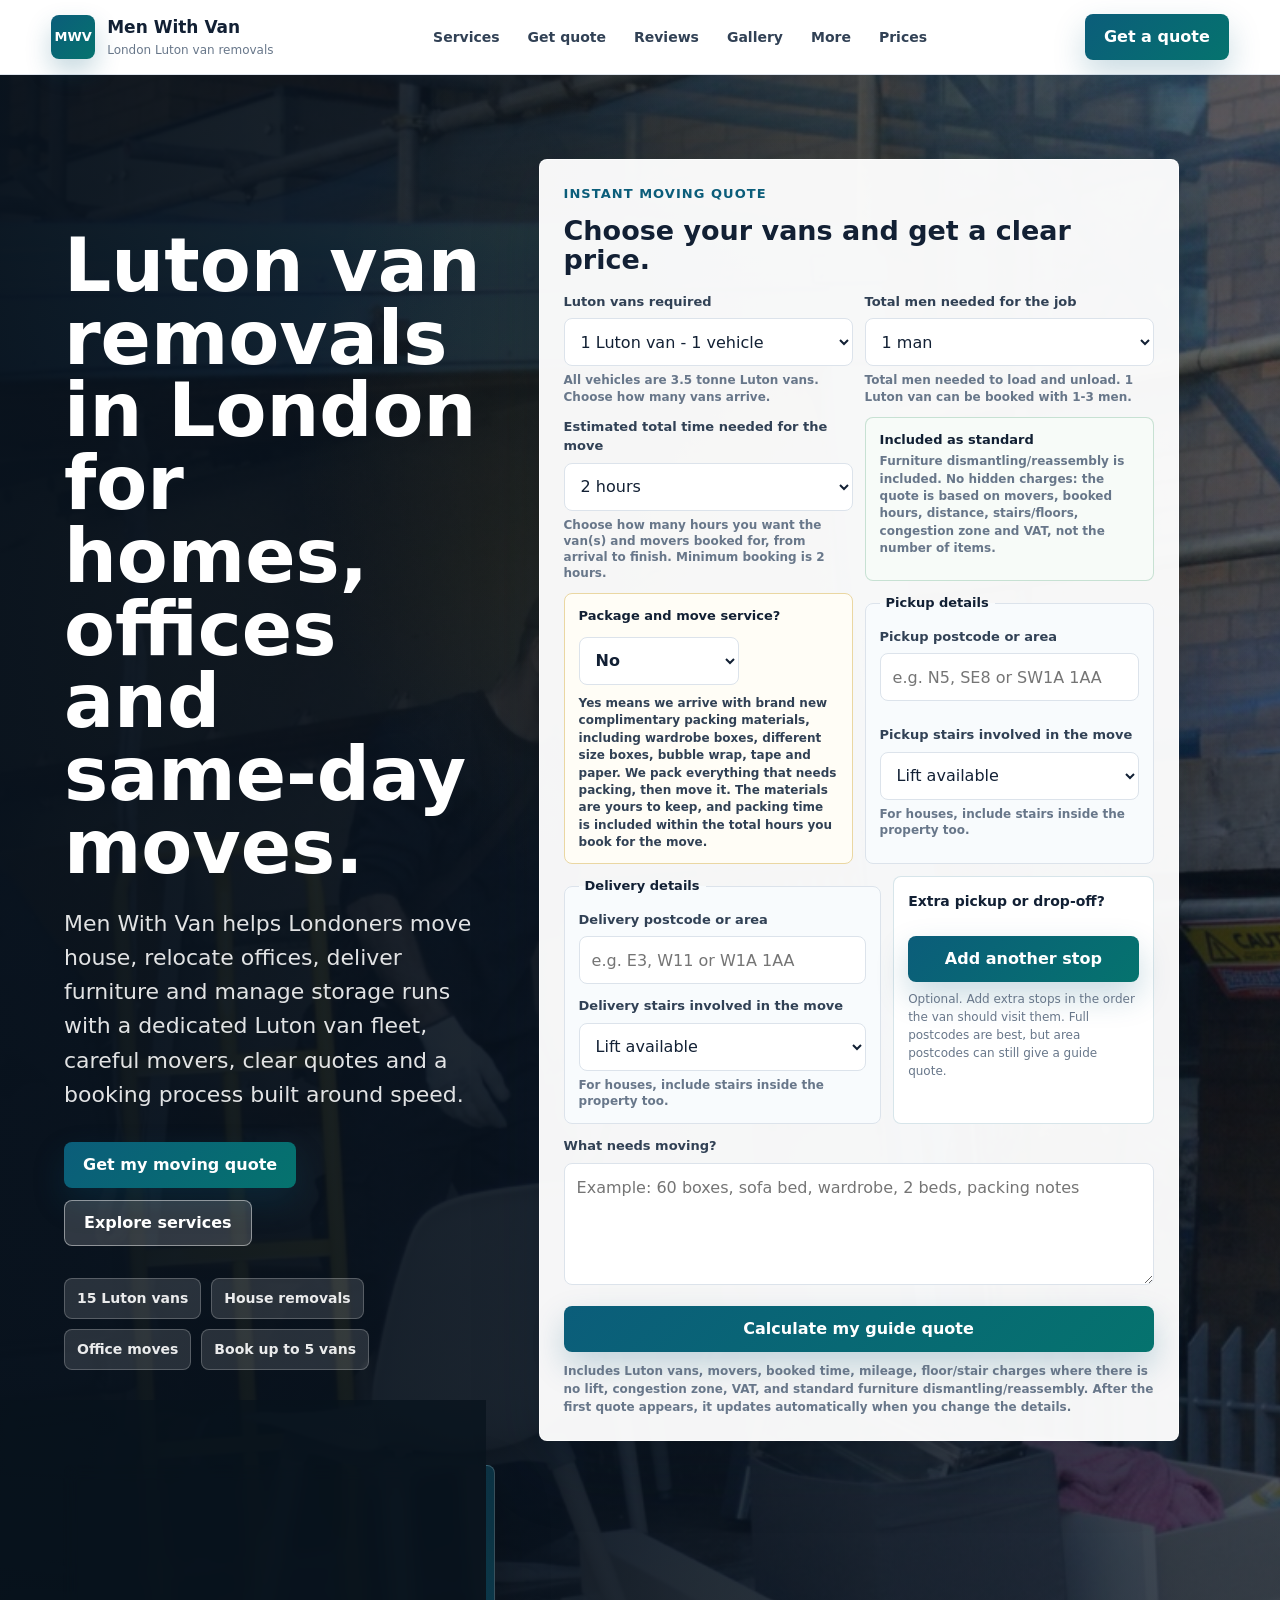
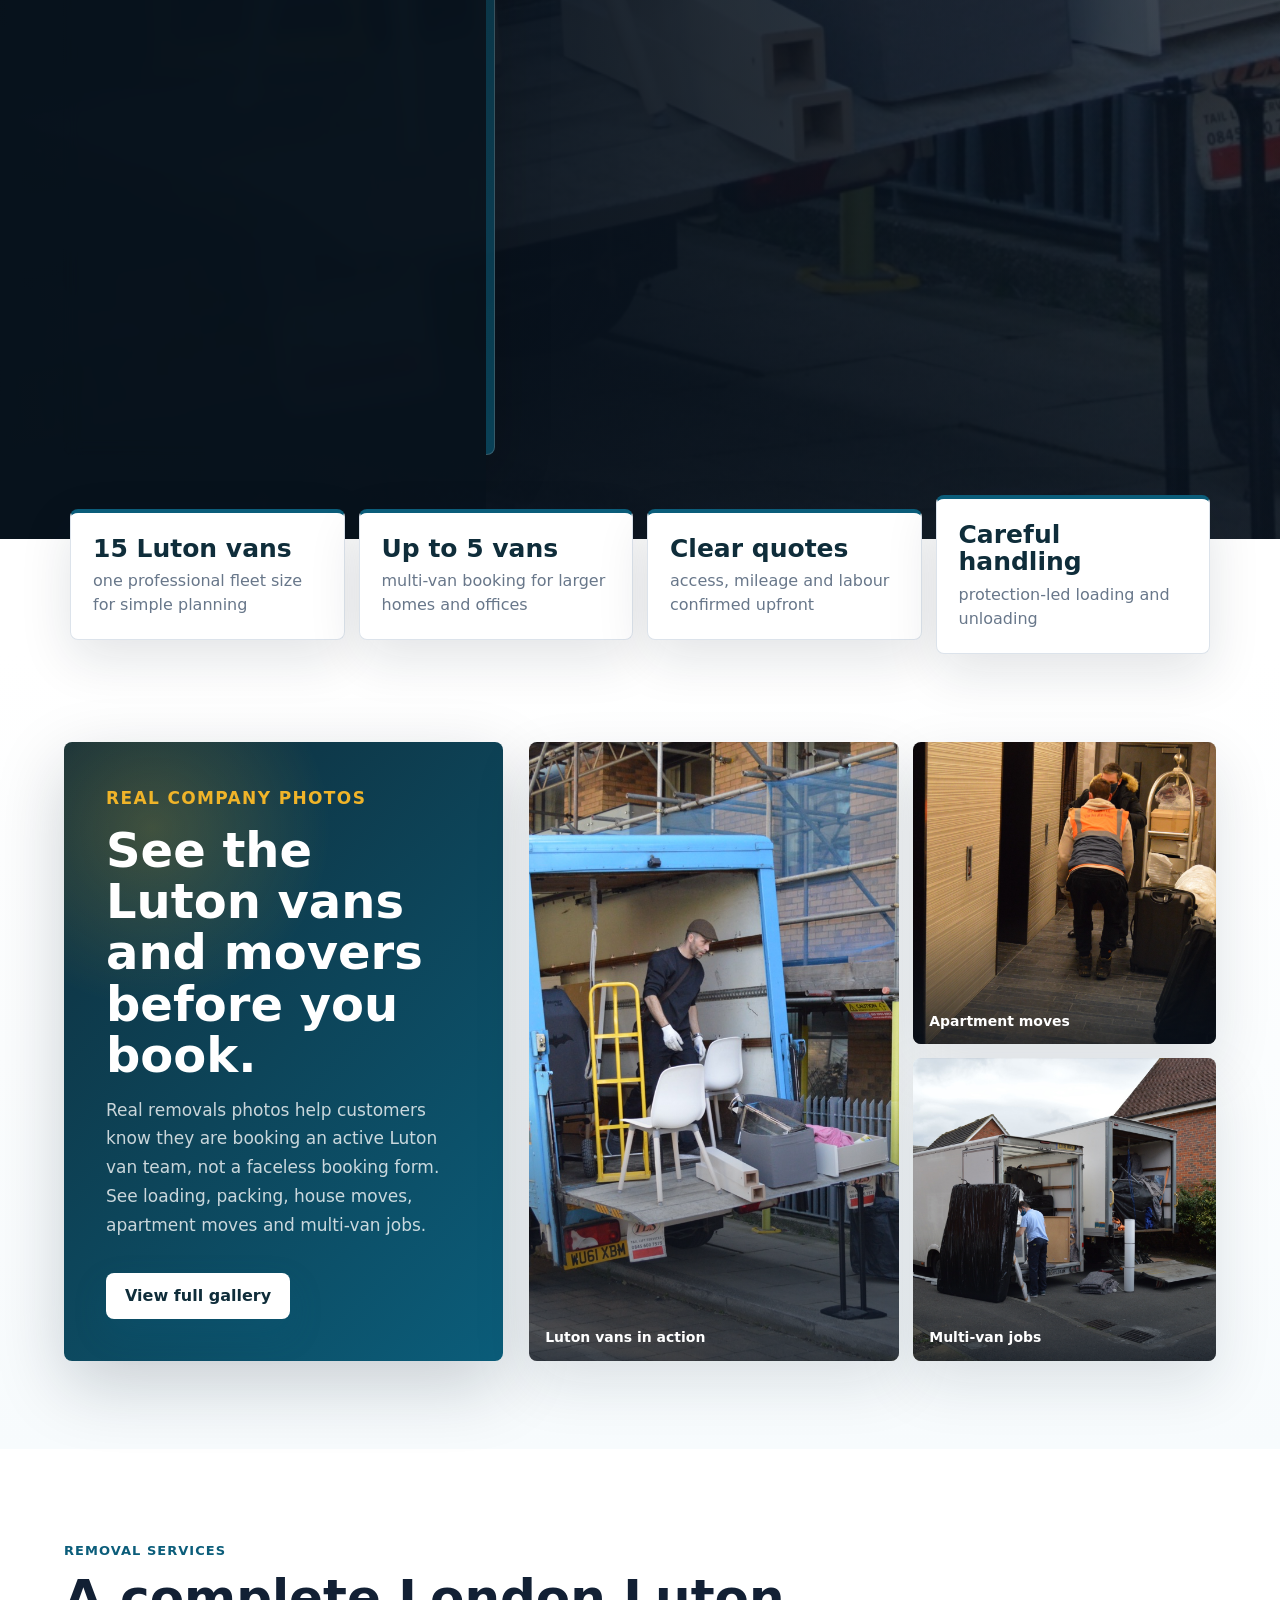
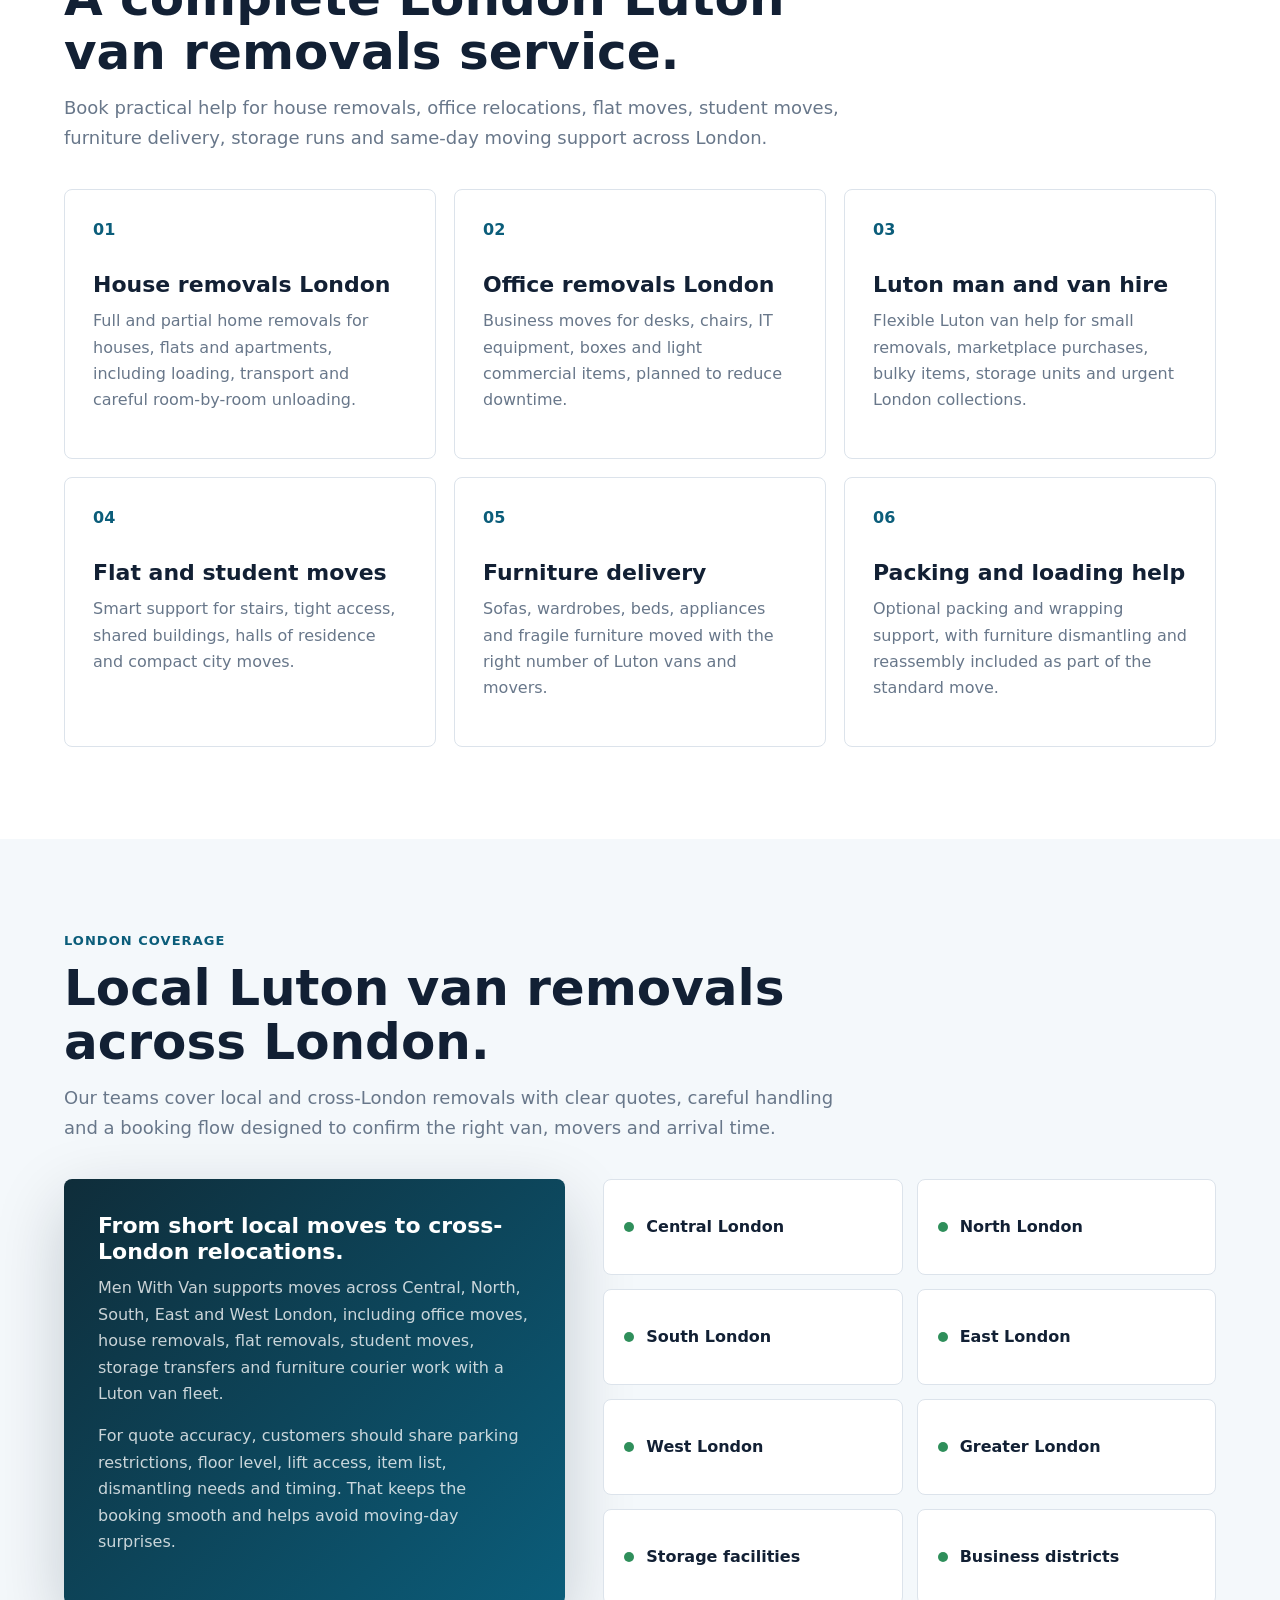
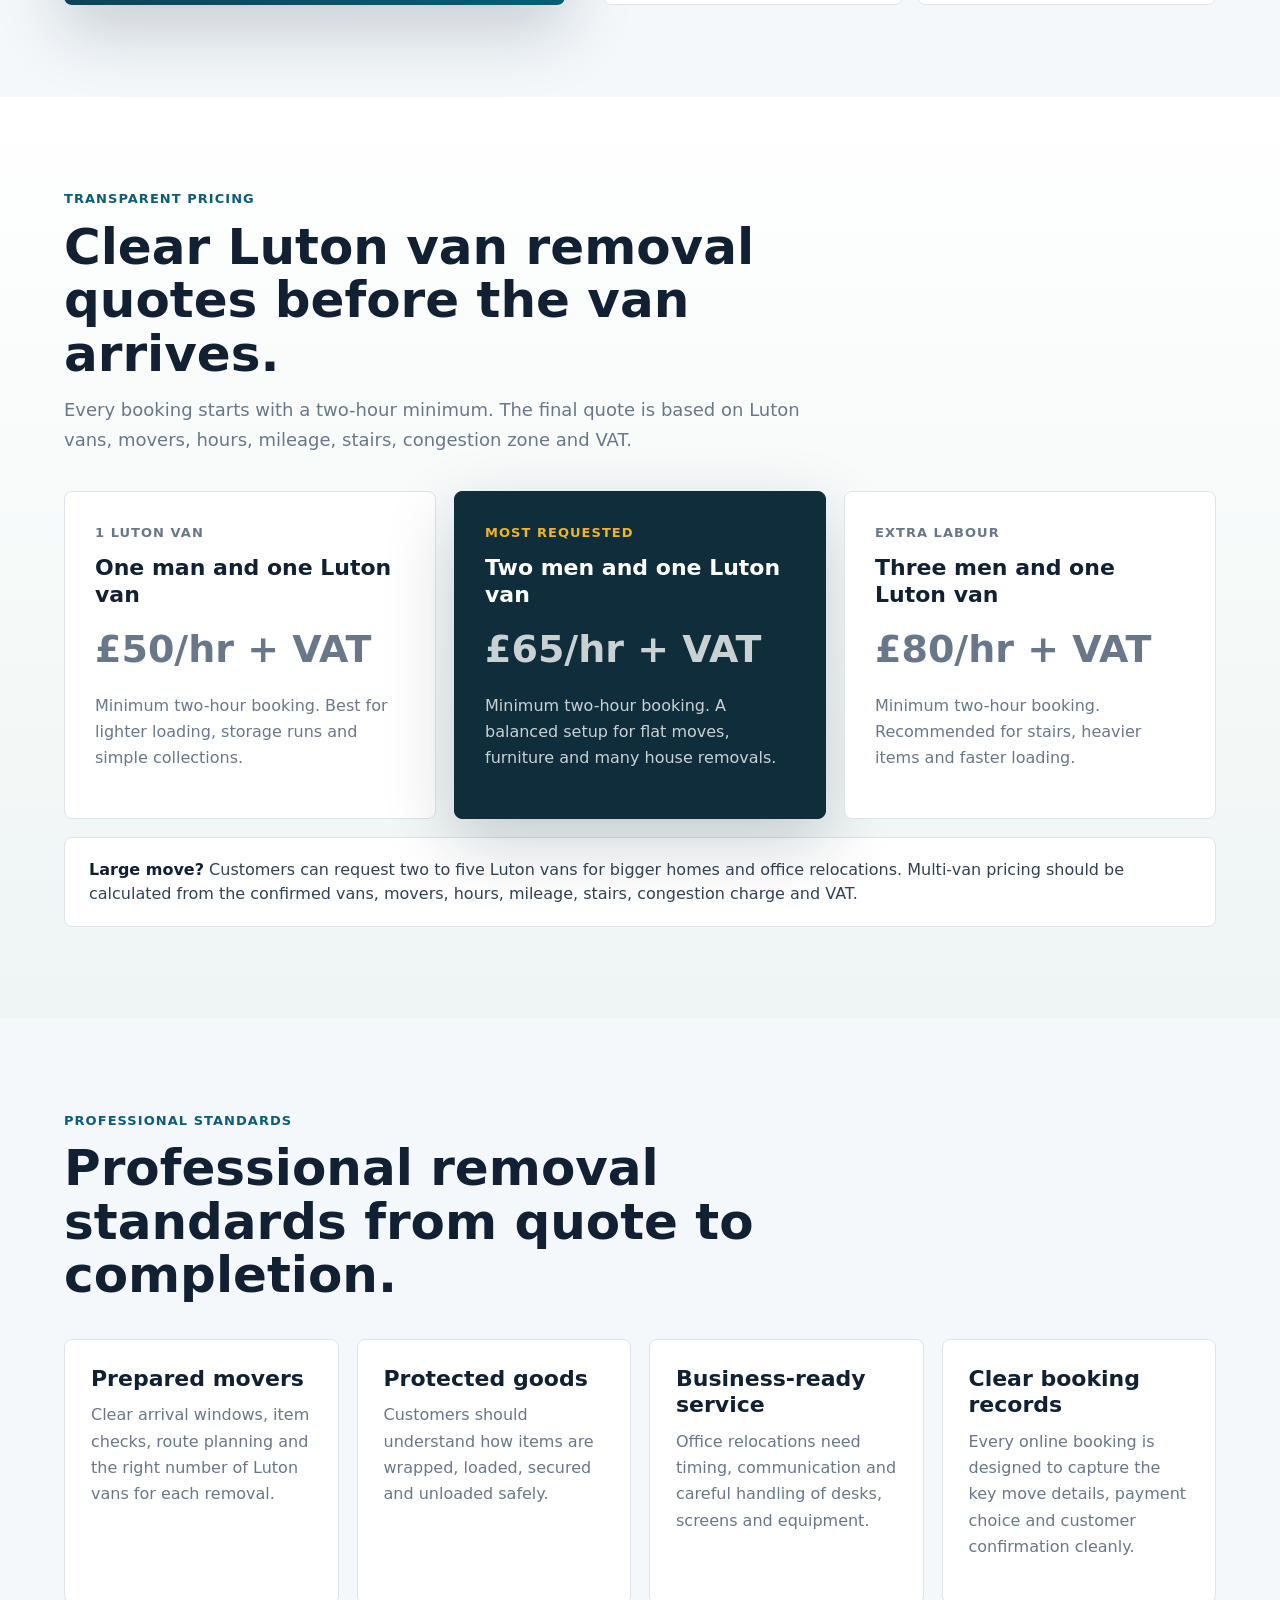
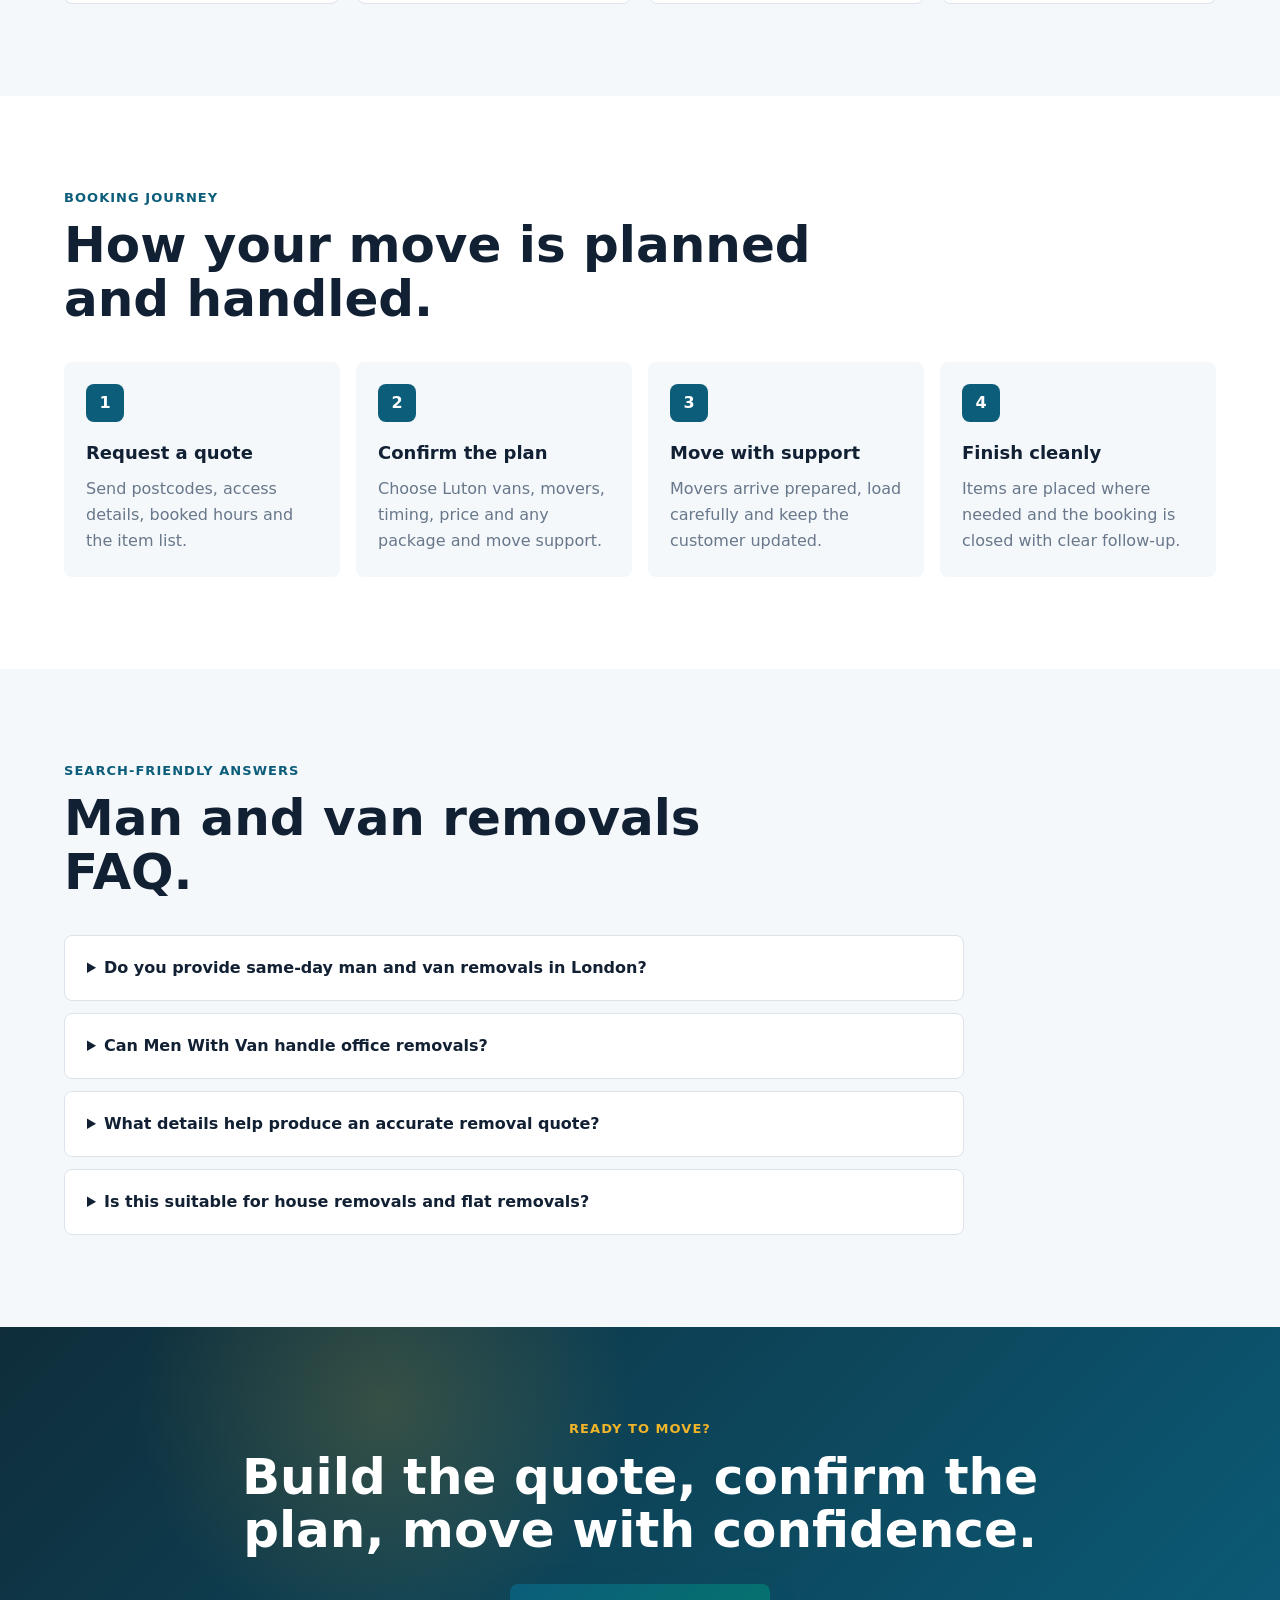
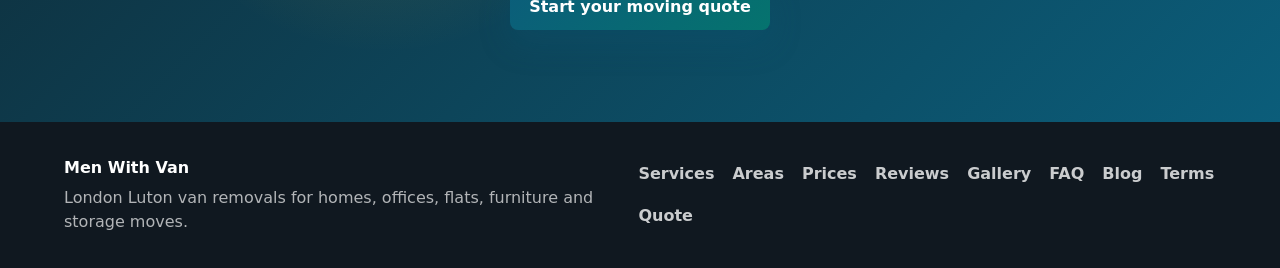
==== commit 704d4b10: "Add pack and move walkthrough uploads" ====
--- a/outputs/menwithvan-demo/index.html
+++ b/outputs/menwithvan-demo/index.html
@@ -15,8 +15,8 @@
     <meta name="twitter:card" content="summary_large_image">
     <meta name="theme-color" content="#0b5d7a">
     <link rel="preload" as="image" href="assets/hero-real-luton-removals.jpg" type="image/jpeg">
-    <link rel="stylesheet" href="styles.css?v=20260619-step3-color">
-    <script src="quote.js?v=20260619-step3-color" defer></script>
+    <link rel="stylesheet" href="styles.css?v=20260619-pack-walkthrough">
+    <script src="quote.js?v=20260619-pack-walkthrough" defer></script>
     <script type="application/ld+json">
       {
         "@context": "https://schema.org",
--- a/outputs/menwithvan-demo/styles.css
+++ b/outputs/menwithvan-demo/styles.css
@@ -1418,6 +1418,78 @@
   background: #fbfdff;
 }
 
+.walkthrough-section {
+  background:
+    linear-gradient(135deg, rgba(255, 246, 216, 0.72), rgba(255, 255, 255, 0.96) 48%, rgba(238, 247, 250, 0.96)),
+    #fff;
+  border-color: rgba(240, 180, 41, 0.34);
+}
+
+.walkthrough-upload-card {
+  display: grid;
+  grid-template-columns: repeat(2, minmax(0, 1fr));
+  gap: 12px;
+}
+
+.walkthrough-dropzone,
+.walkthrough-capture {
+  display: grid;
+  gap: 6px;
+  min-width: 0;
+  padding: 16px;
+  color: var(--brand-dark);
+  background: rgba(255, 255, 255, 0.92);
+  border: 1px dashed rgba(11, 93, 122, 0.34);
+  border-radius: 8px;
+  box-shadow: 0 12px 28px rgba(13, 32, 51, 0.06);
+  cursor: pointer;
+}
+
+.walkthrough-dropzone strong,
+.walkthrough-capture strong {
+  font-size: 16px;
+}
+
+.walkthrough-dropzone span,
+.walkthrough-capture span,
+.walkthrough-upload-note {
+  color: var(--muted);
+  font-size: 13px;
+}
+
+.walkthrough-dropzone input,
+.walkthrough-capture input {
+  margin-top: 6px;
+  padding: 10px;
+  background: #f8fbfd;
+  border: 1px solid var(--line);
+  border-radius: 8px;
+}
+
+.walkthrough-upload-note,
+.walkthrough-file-list {
+  grid-column: 1 / -1;
+  margin: 0;
+}
+
+.walkthrough-file-list {
+  padding: 12px 14px;
+  color: var(--text);
+  font-size: 13px;
+  background: #fff;
+  border: 1px solid rgba(11, 93, 122, 0.14);
+  border-radius: 8px;
+}
+
+.walkthrough-file-list ul {
+  margin: 8px 0 0;
+  padding-left: 18px;
+}
+
+.walkthrough-file-list li + li {
+  margin-top: 3px;
+}
+
 .booking-panel button {
   width: 100%;
   margin-top: 16px;
@@ -2272,6 +2344,7 @@
   .date-time-grid,
   .schedule-board,
   .booking-hero-card,
+  .walkthrough-upload-card,
   .booking-progress-strip {
     grid-template-columns: 1fr;
   }
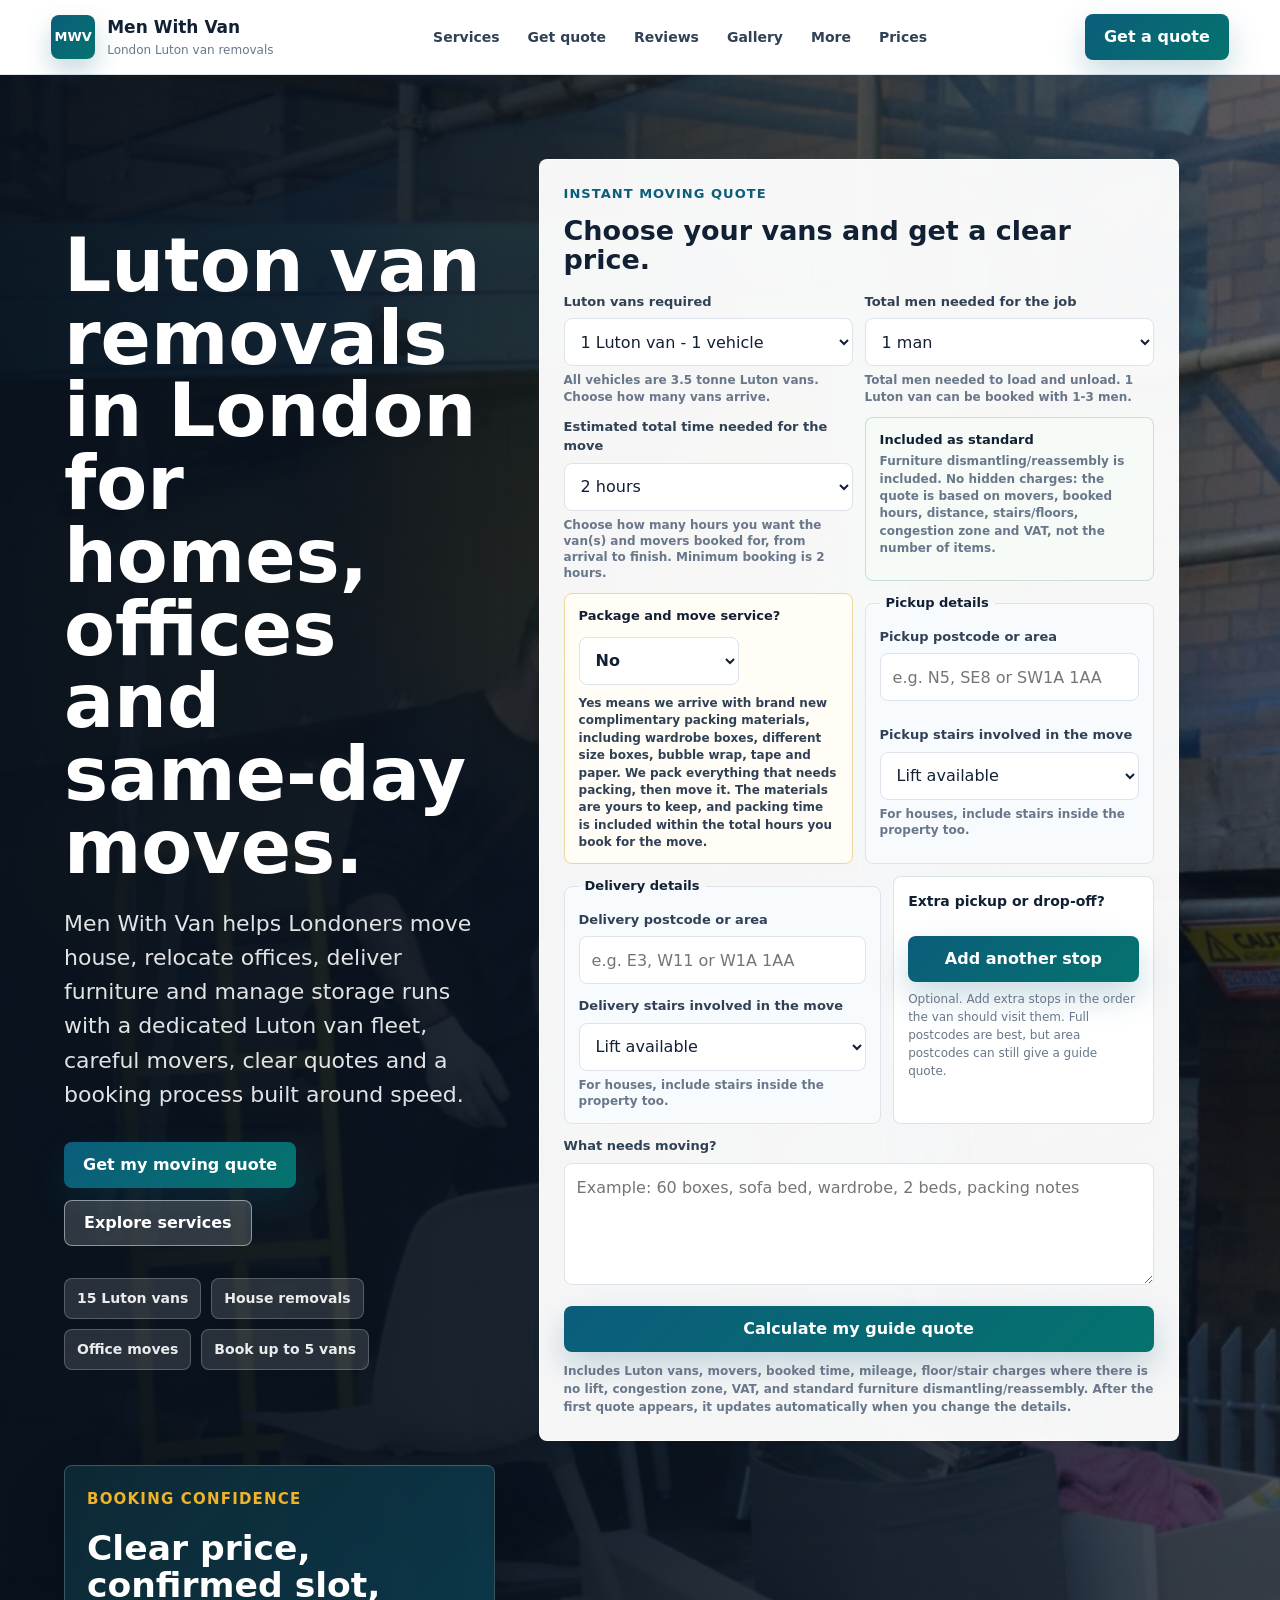
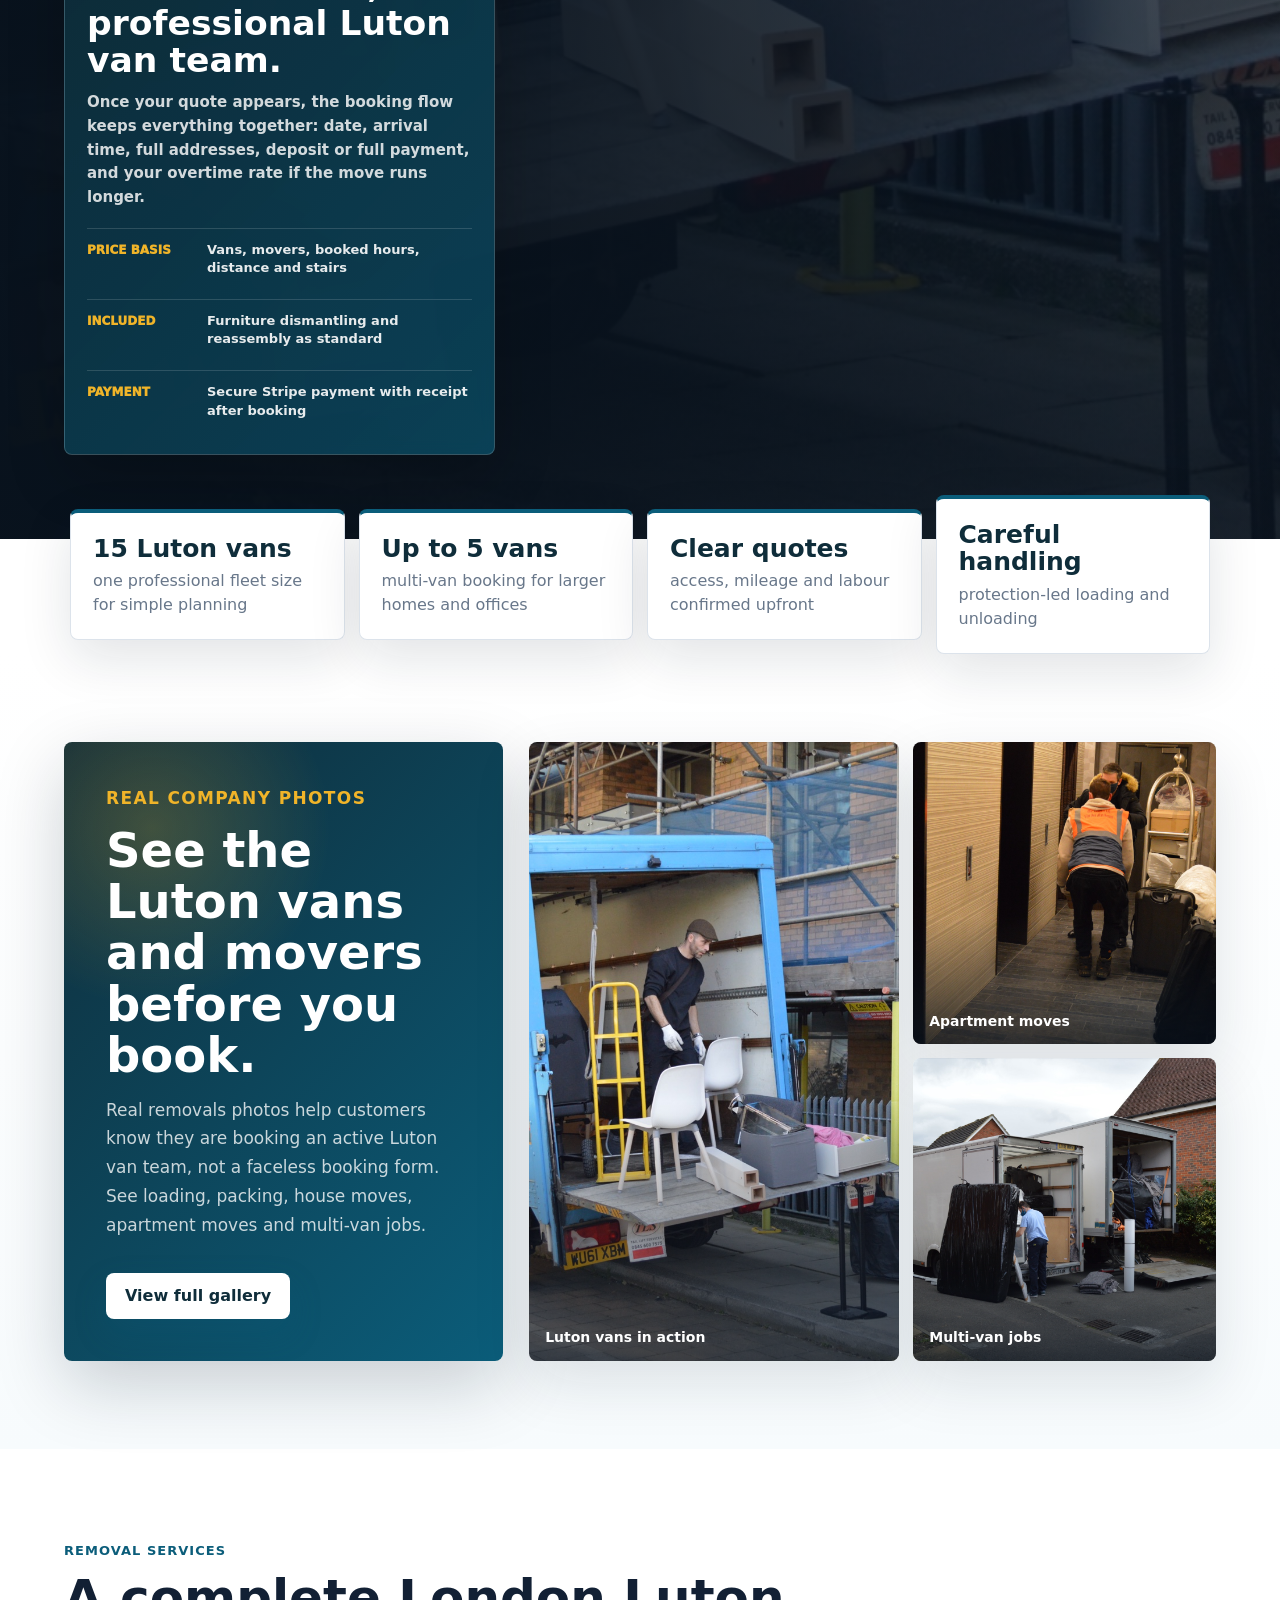
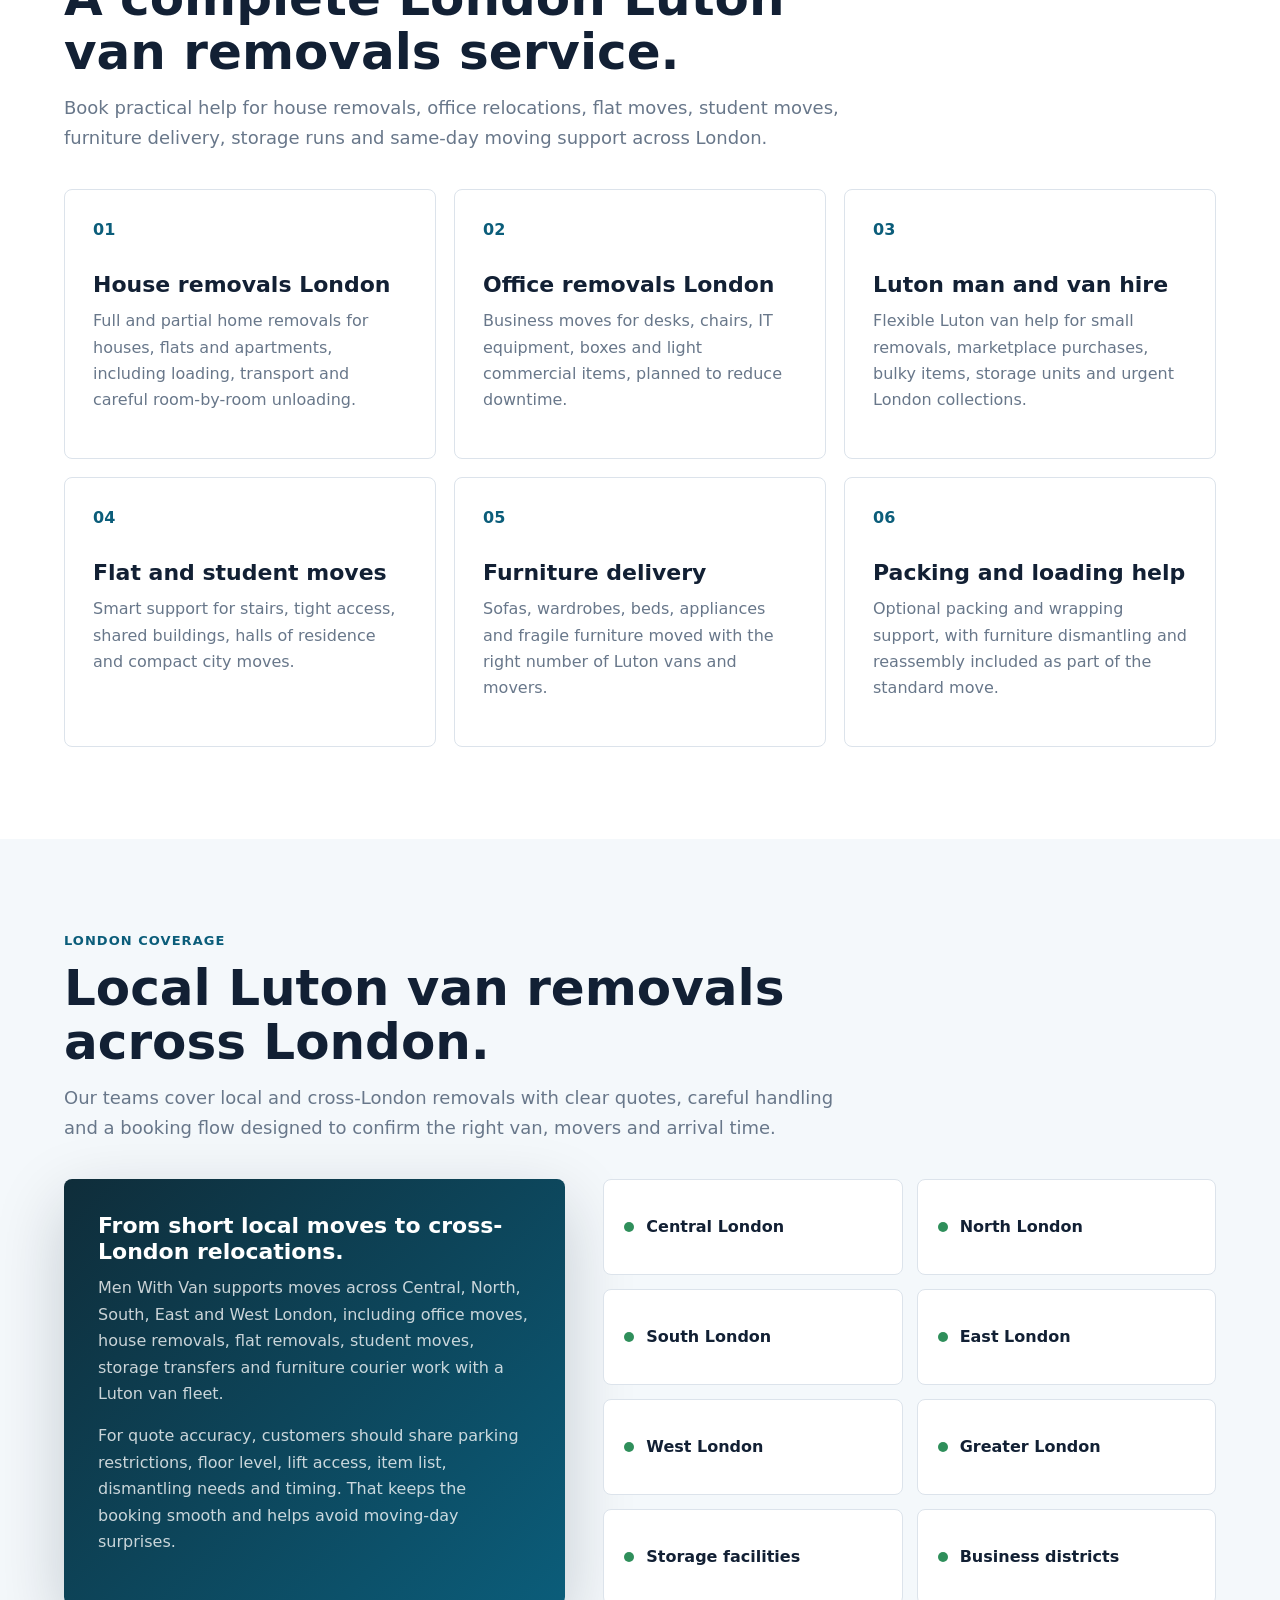
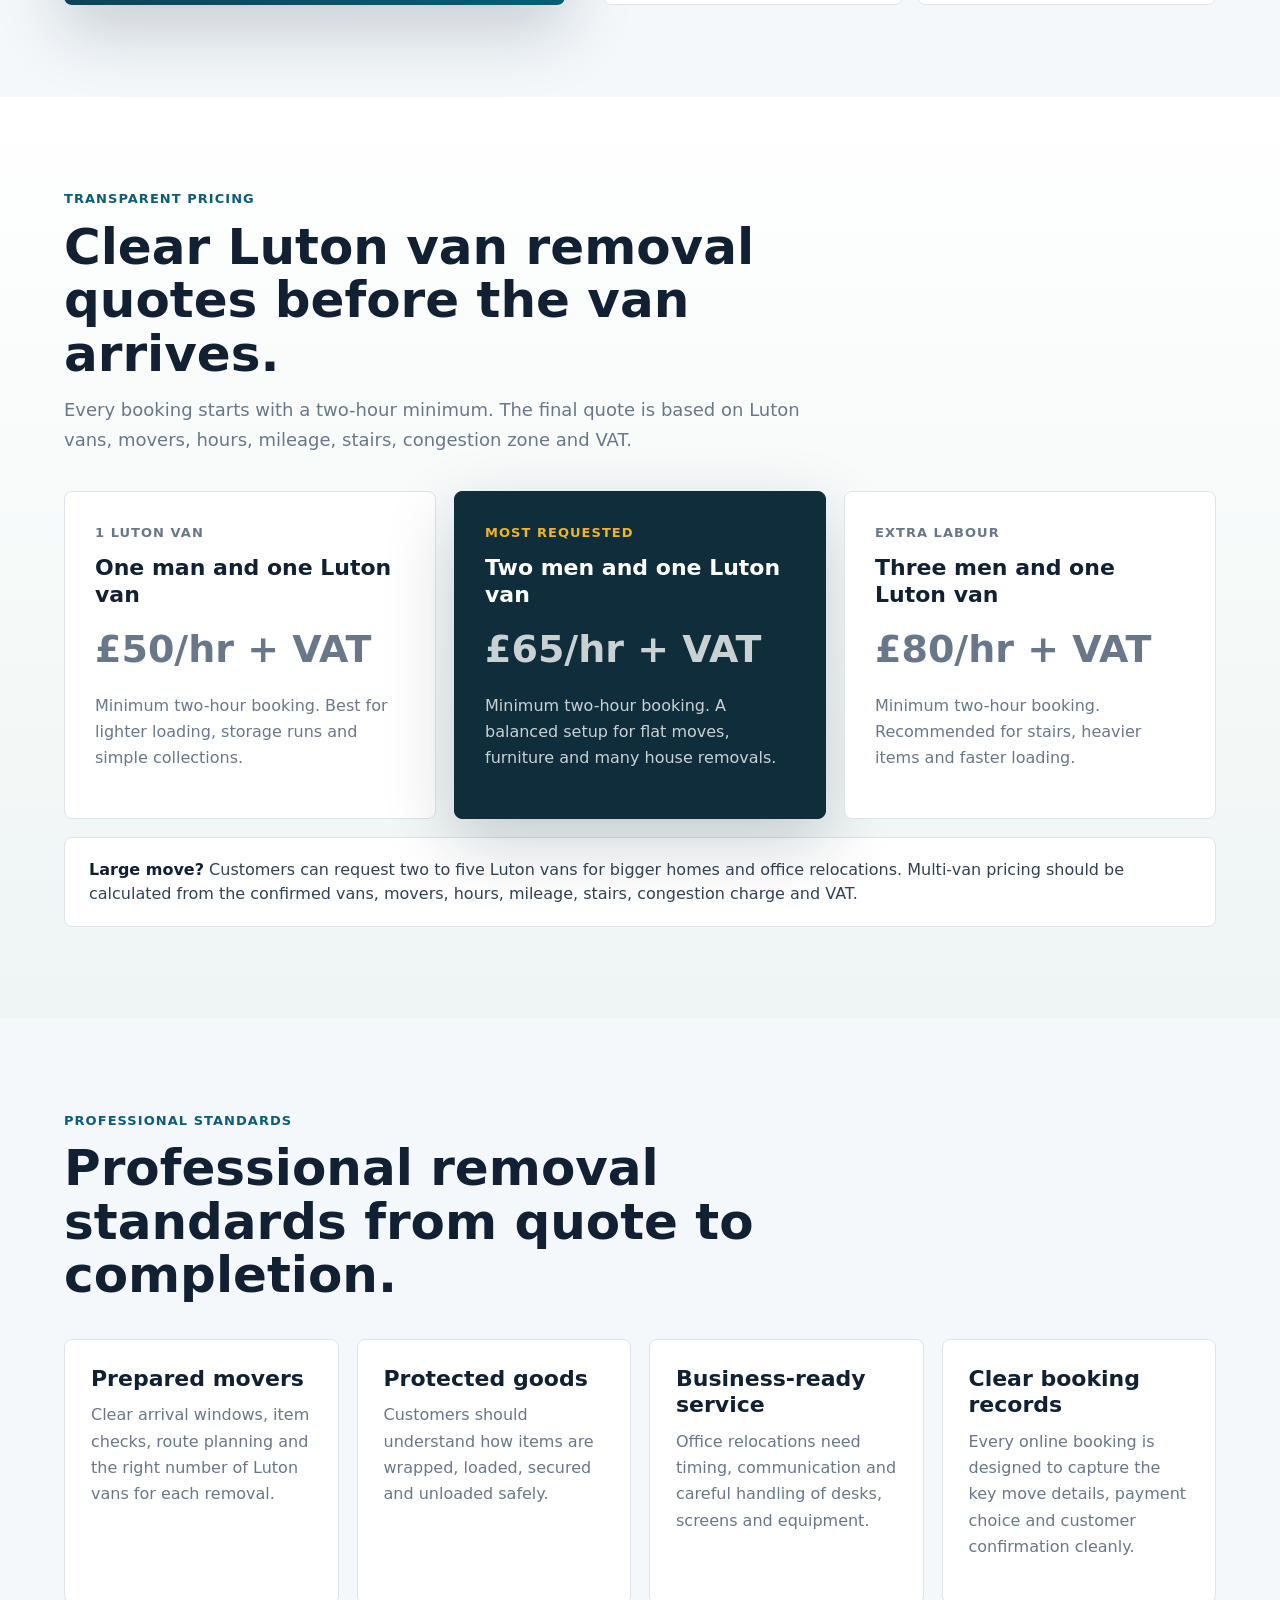
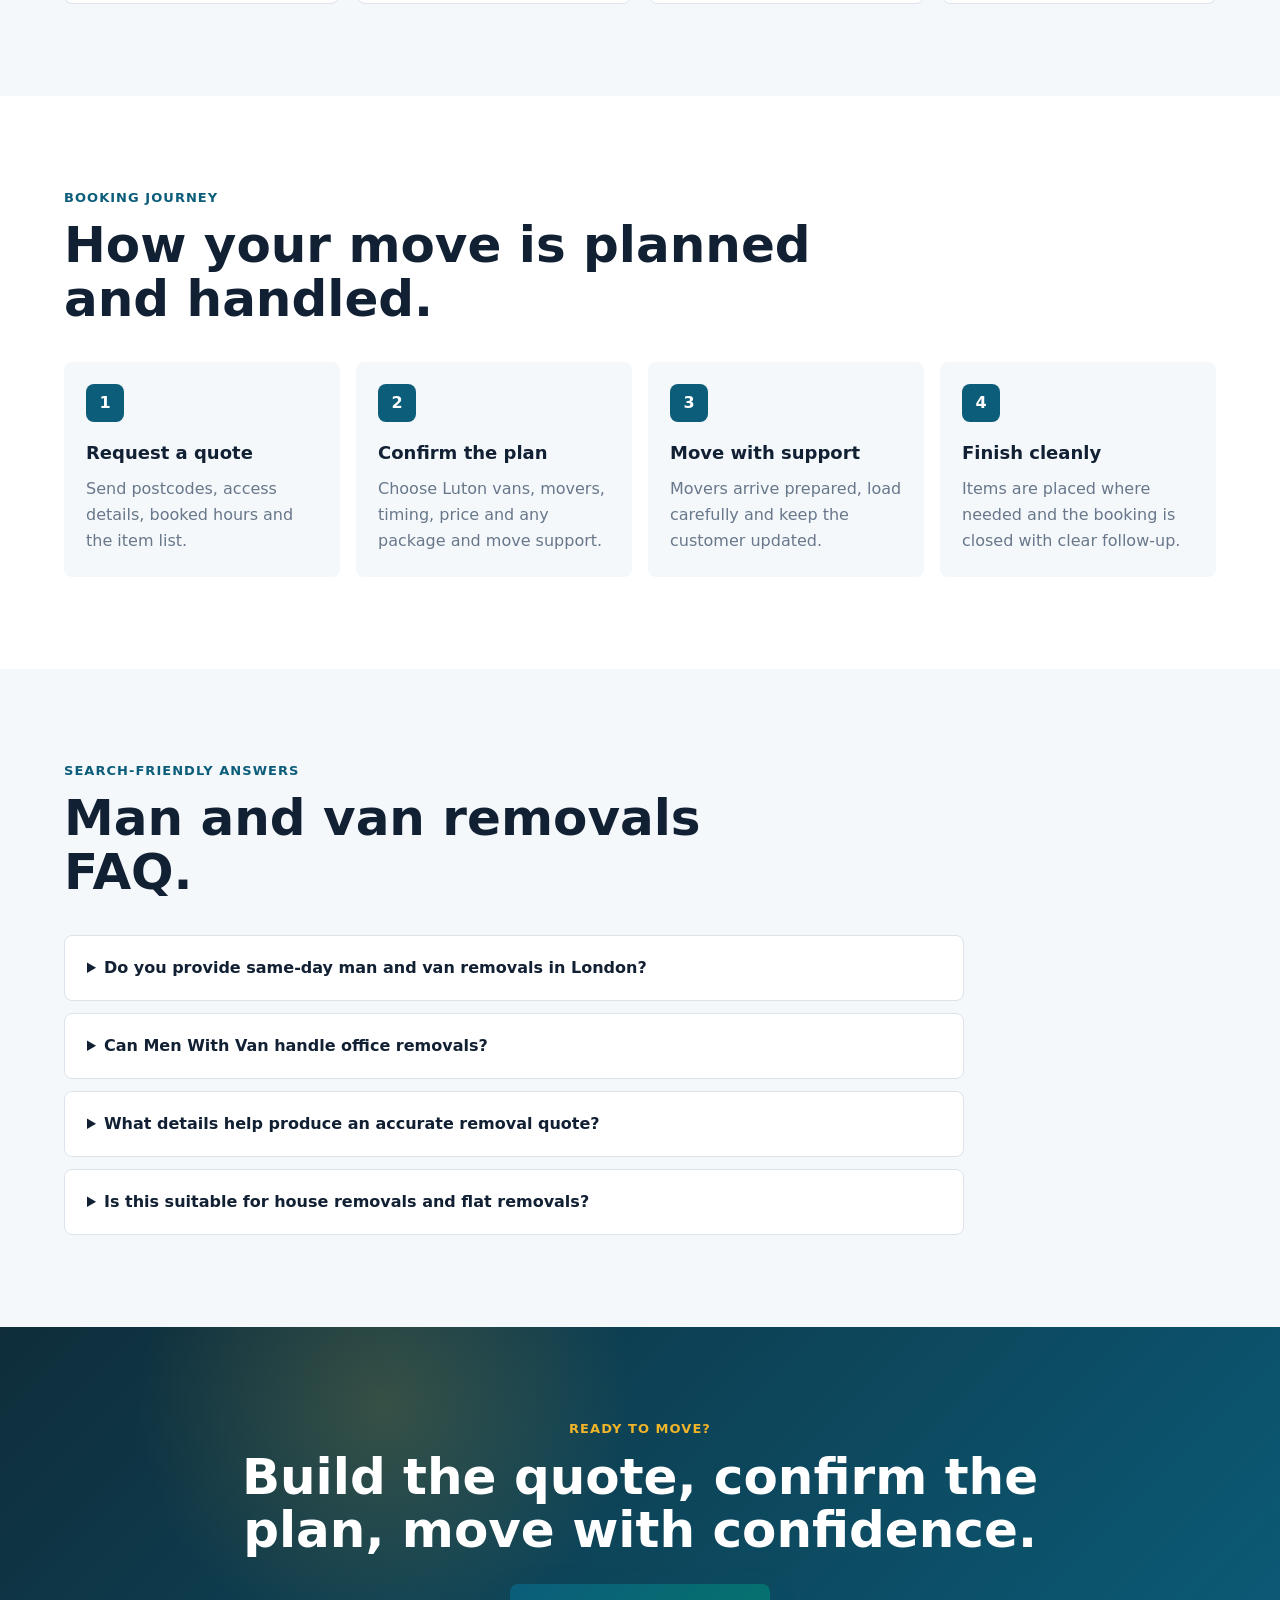
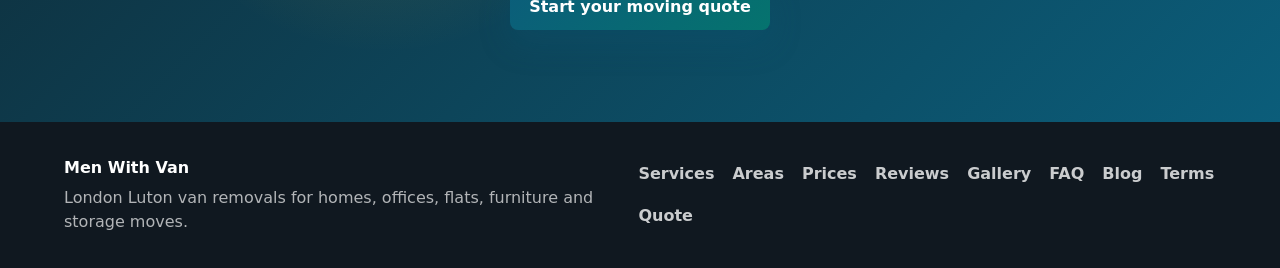
==== commit 4d3e4213: "Remove walkthrough upload size cap" ====
--- a/outputs/menwithvan-demo/index.html
+++ b/outputs/menwithvan-demo/index.html
@@ -15,8 +15,8 @@
     <meta name="twitter:card" content="summary_large_image">
     <meta name="theme-color" content="#0b5d7a">
     <link rel="preload" as="image" href="assets/hero-real-luton-removals.jpg" type="image/jpeg">
-    <link rel="stylesheet" href="styles.css?v=20260619-pack-walkthrough">
-    <script src="quote.js?v=20260619-pack-walkthrough" defer></script>
+    <link rel="stylesheet" href="styles.css?v=20260619-upload-open">
+    <script src="quote.js?v=20260619-upload-open" defer></script>
     <script type="application/ld+json">
       {
         "@context": "https://schema.org",
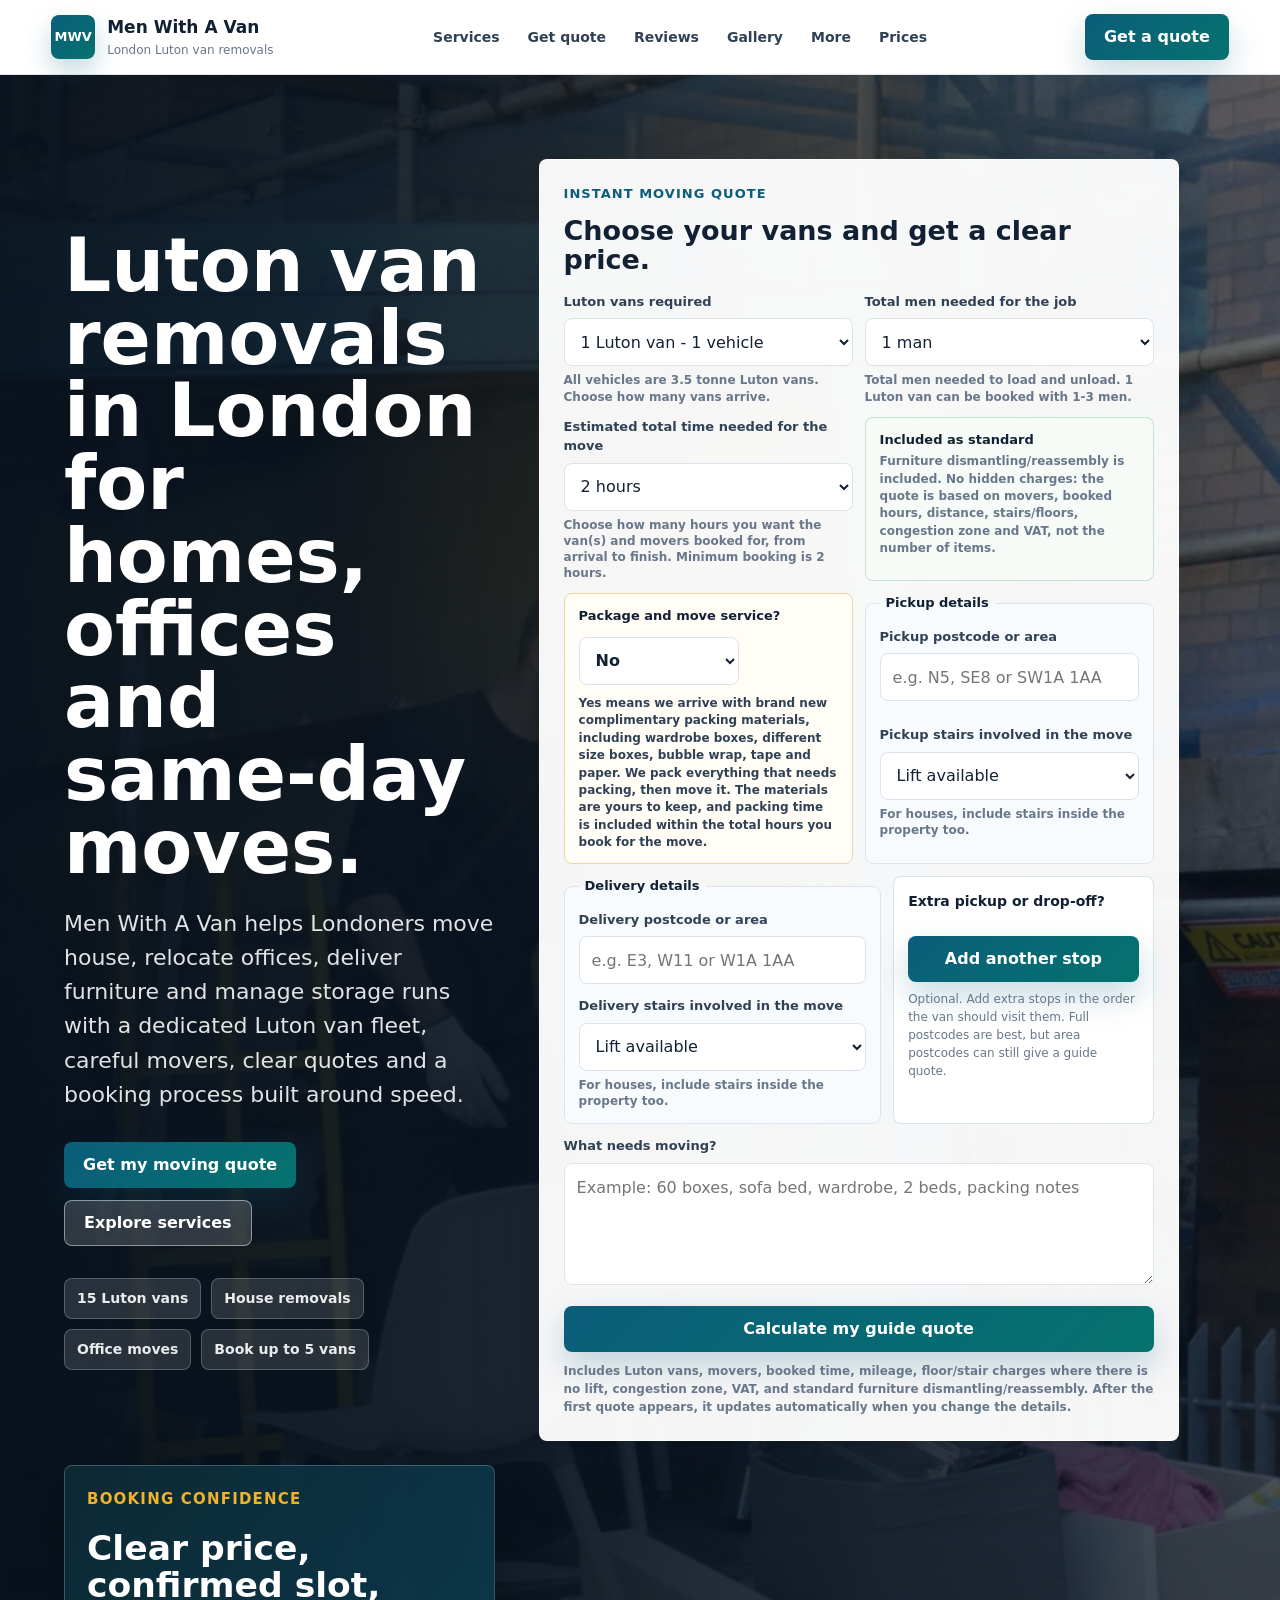
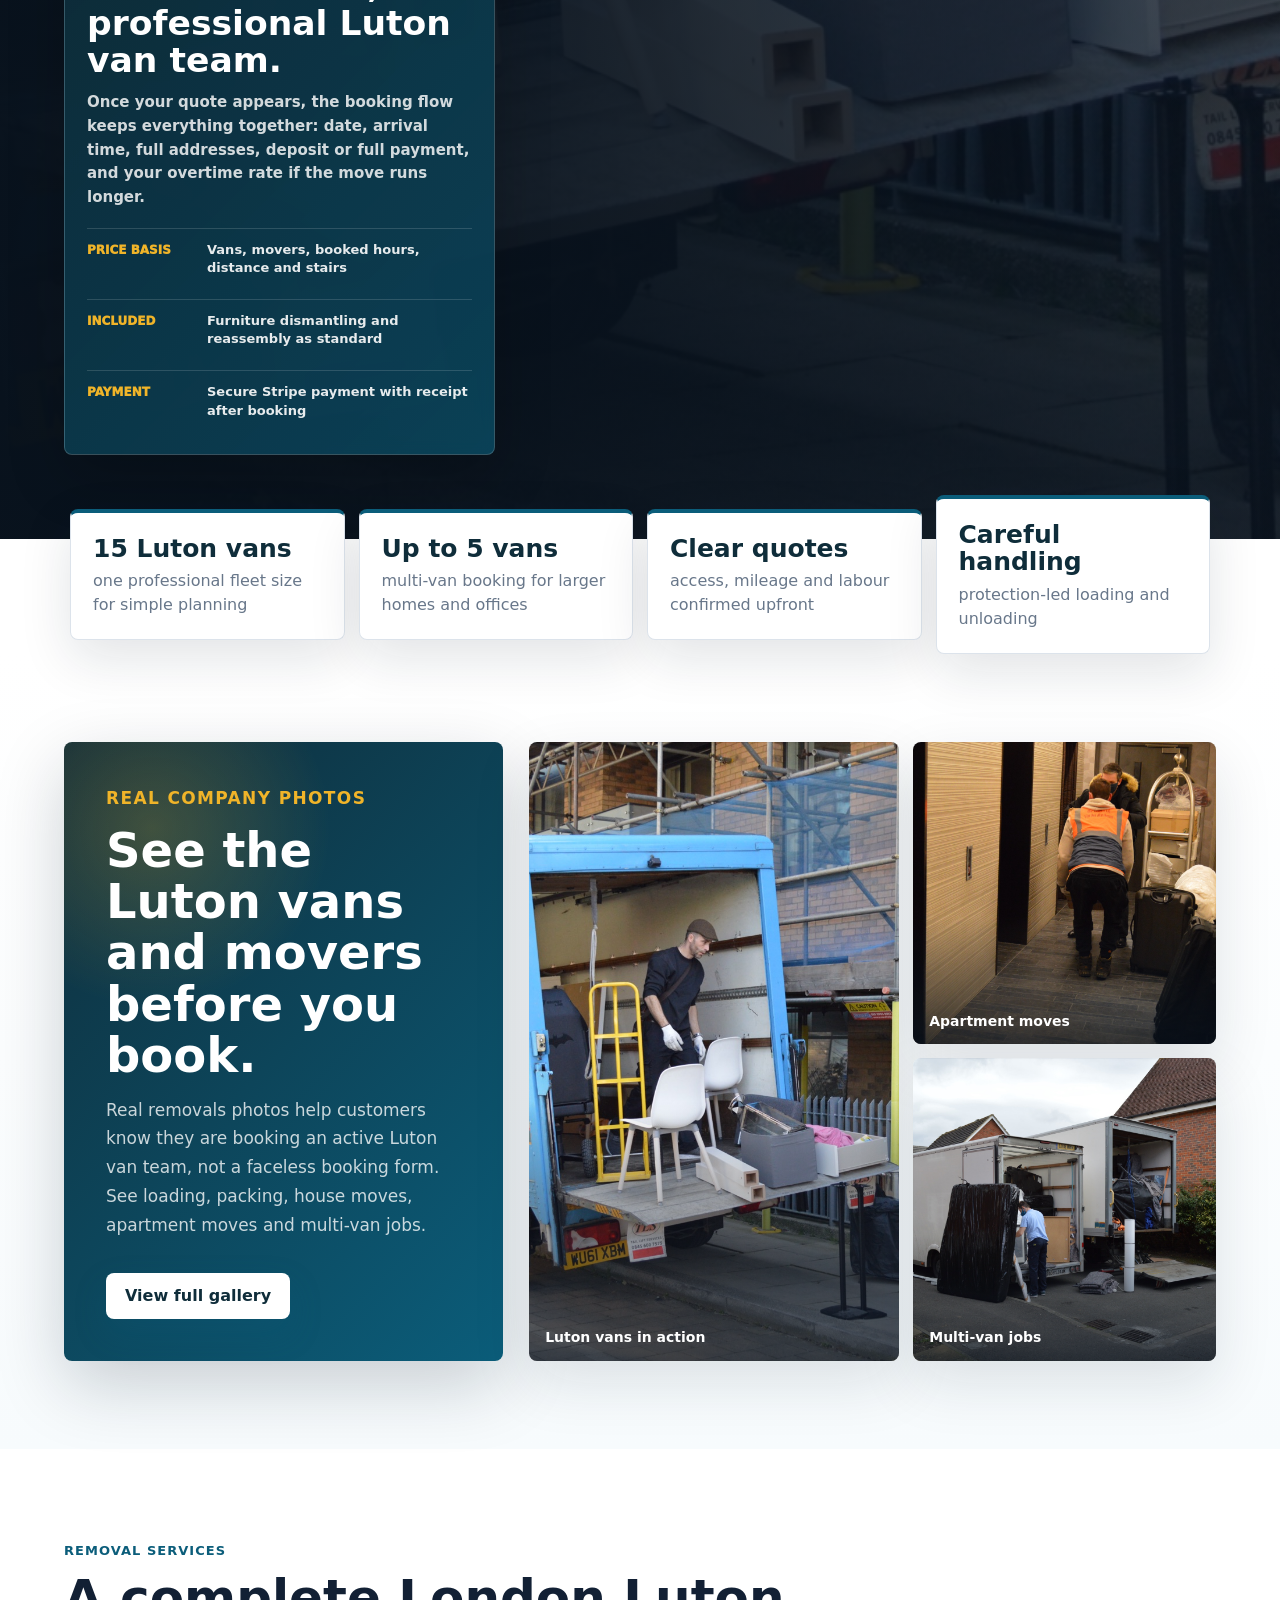
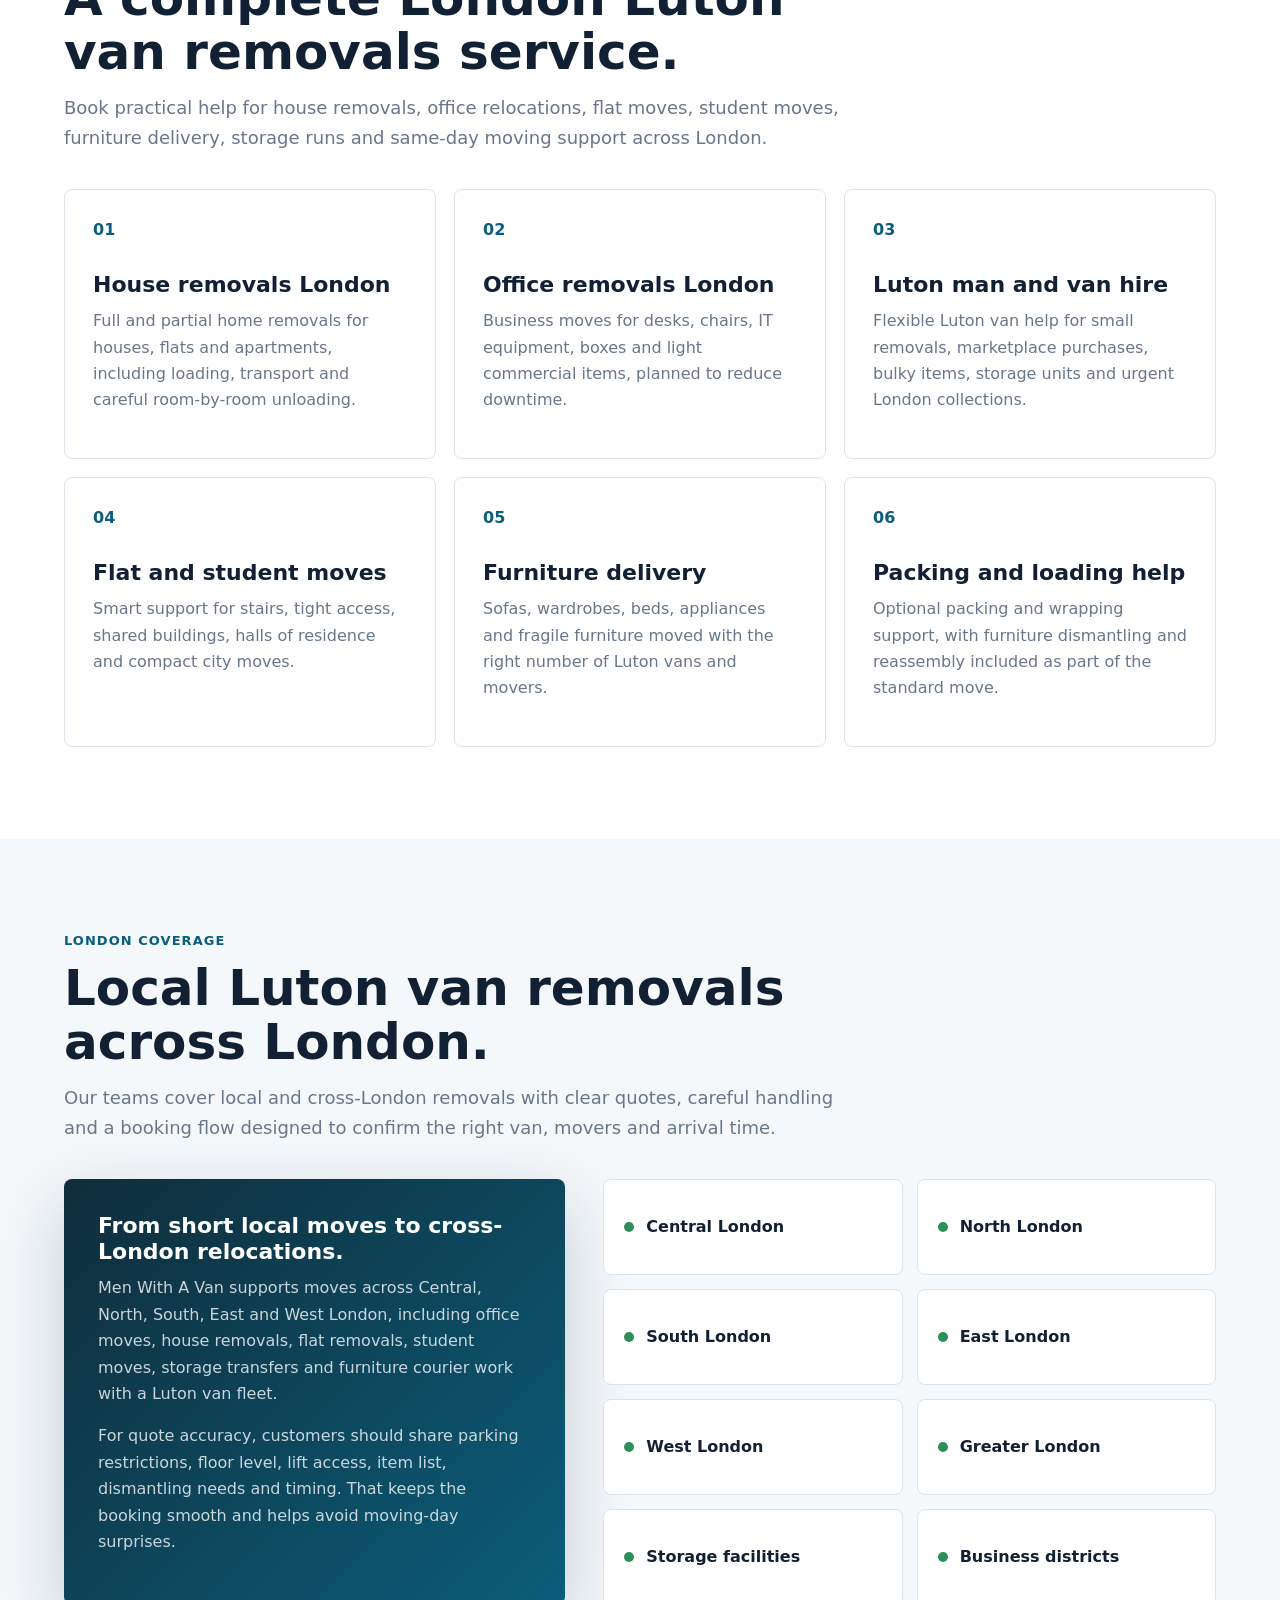
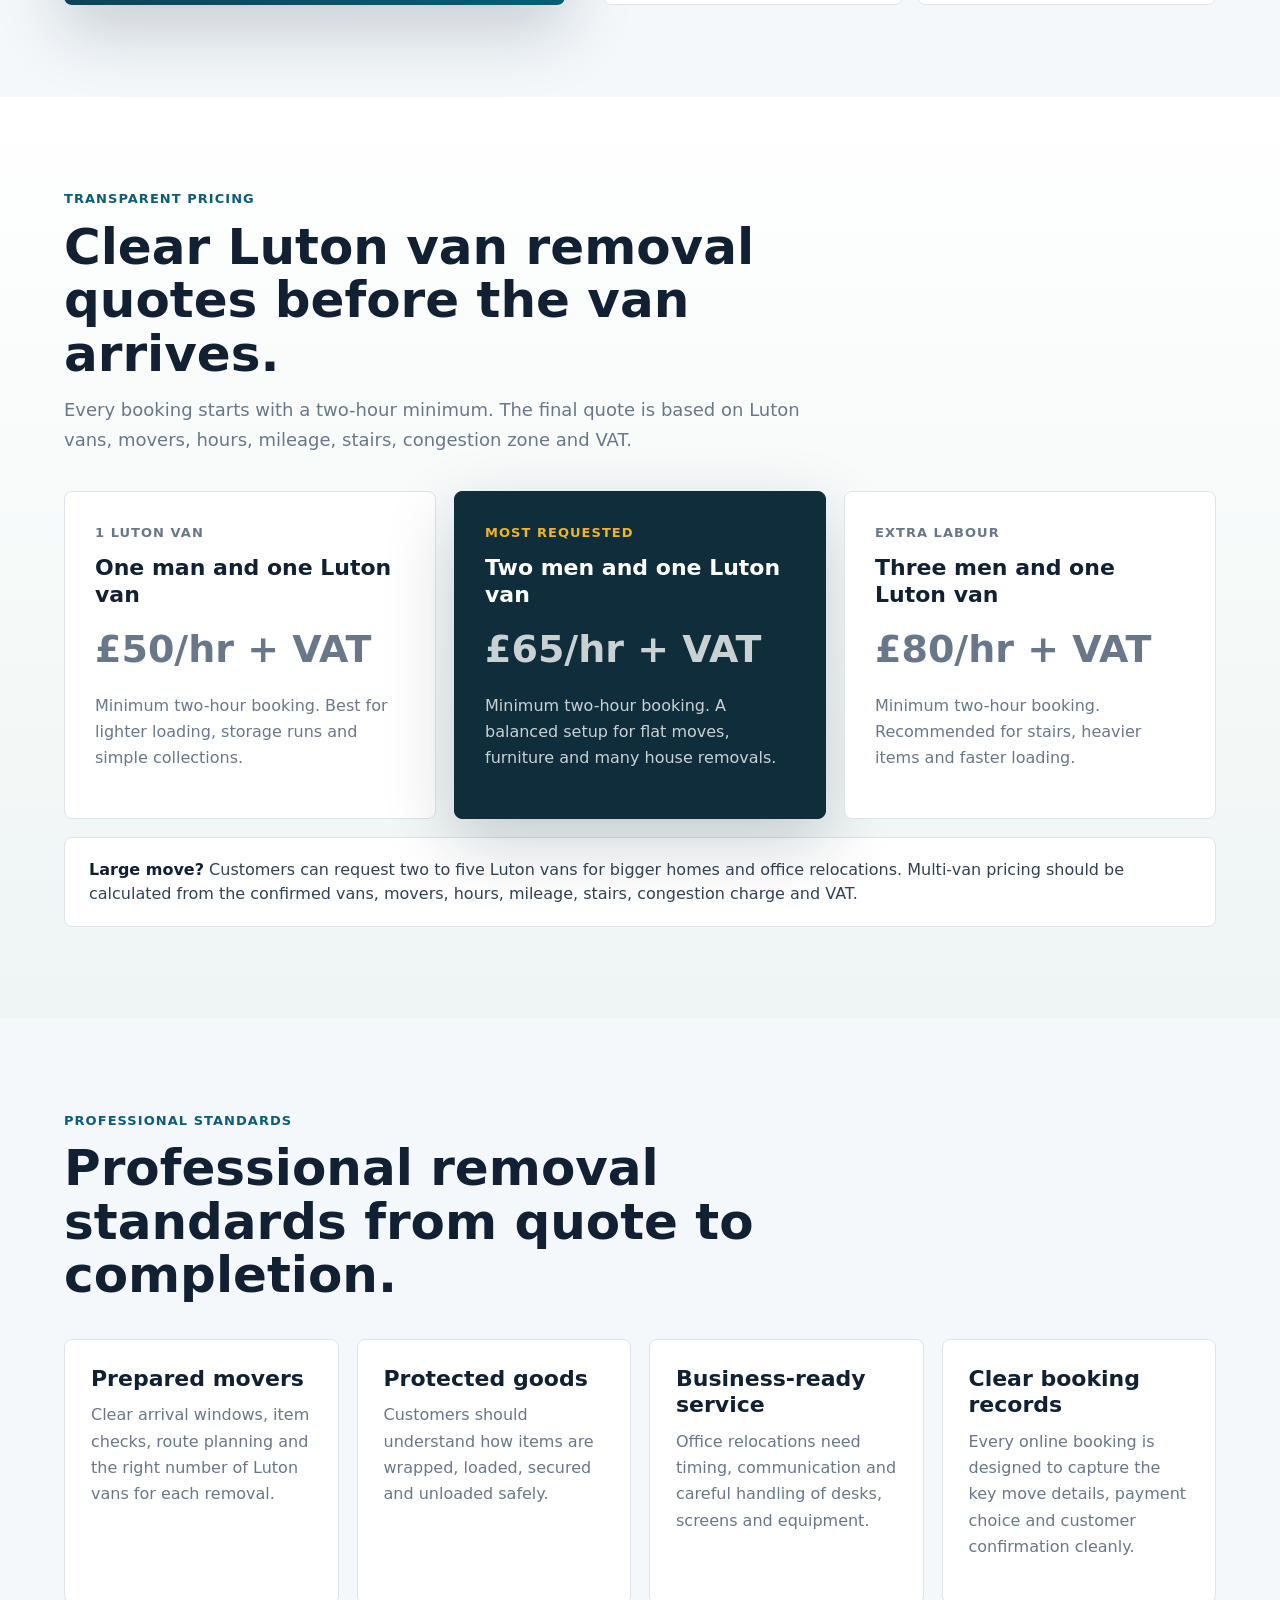
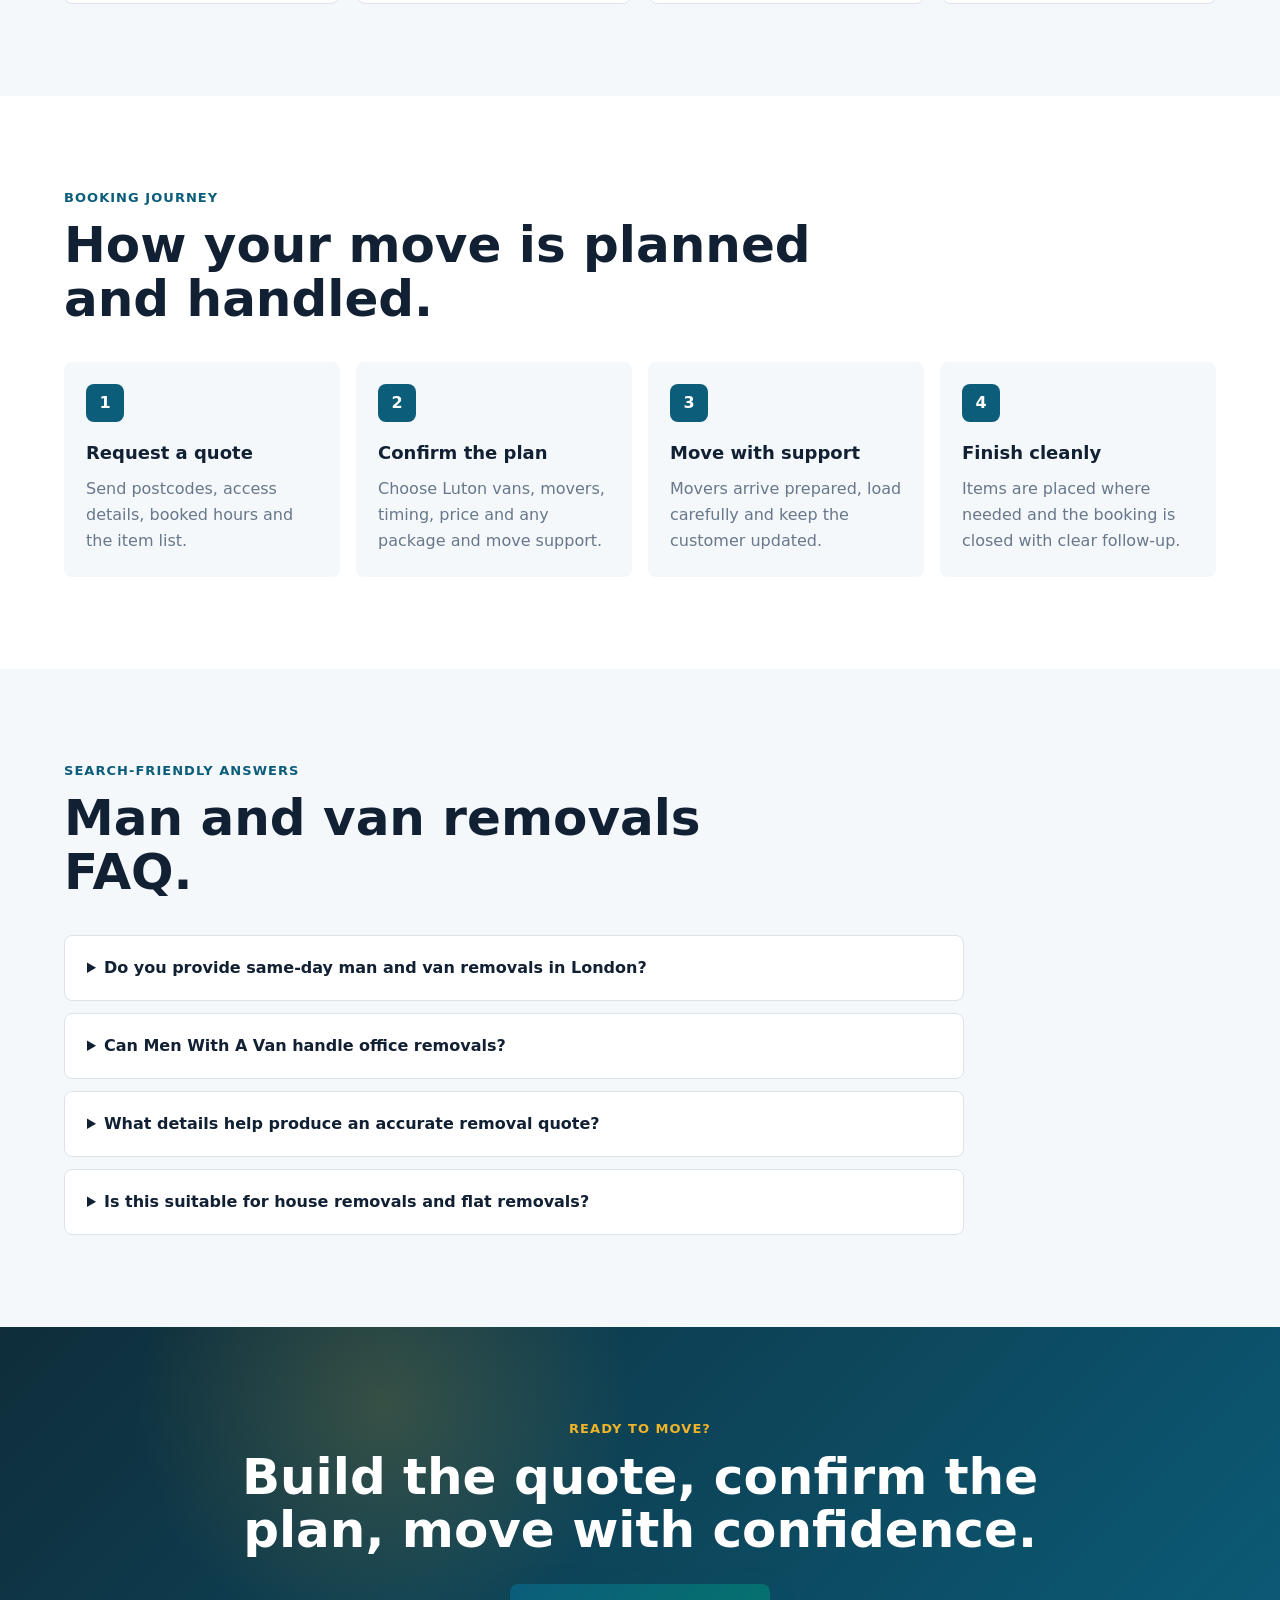
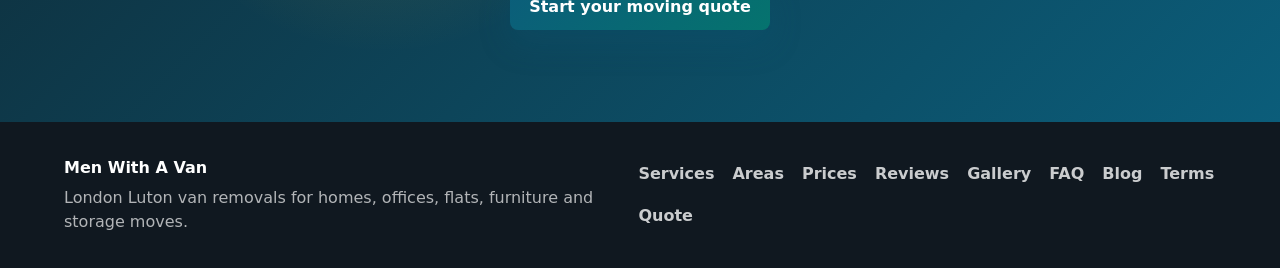
==== commit defc8800: "Restore Men With A Van brand wording" ====
--- a/outputs/menwithvan-demo/index.html
+++ b/outputs/menwithvan-demo/index.html
@@ -3,20 +3,20 @@
   <head>
     <meta charset="utf-8">
     <meta name="viewport" content="width=device-width, initial-scale=1">
-    <title>Men With Van London | Luton Van Removals, House & Office Moves</title>
-    <meta name="description" content="Men With Van provides London Luton van removals for house moves, office relocations, flat removals, student moves, furniture delivery, packing and same-day moving support. Book one to five Luton vans.">
+    <title>Men With A Van London | Luton Van Removals, House & Office Moves</title>
+    <meta name="description" content="Men With A Van provides London Luton van removals for house moves, office relocations, flat removals, student moves, furniture delivery, packing and same-day moving support. Book one to five Luton vans.">
     <meta name="robots" content="index,follow,max-image-preview:large">
     <link rel="canonical" href="https://www.menwithvan.com/">
     <meta property="og:type" content="website">
-    <meta property="og:title" content="Men With Van London | Luton Van House, Office and Same-Day Removals">
+    <meta property="og:title" content="Men With A Van London | Luton Van House, Office and Same-Day Removals">
     <meta property="og:description" content="Professional London Luton van removals for homes, offices, flats, furniture and storage runs. Book one to five Luton vans with clear quotes.">
     <meta property="og:url" content="https://www.menwithvan.com/">
     <meta property="og:image" content="https://www.menwithvan.com/assets/hero-real-luton-removals.jpg">
     <meta name="twitter:card" content="summary_large_image">
     <meta name="theme-color" content="#0b5d7a">
     <link rel="preload" as="image" href="assets/hero-real-luton-removals.jpg" type="image/jpeg">
-    <link rel="stylesheet" href="styles.css?v=20260619-upload-open">
-    <script src="quote.js?v=20260619-upload-open" defer></script>
+    <link rel="stylesheet" href="styles.css?v=20260619-brand-a-van">
+    <script src="quote.js?v=20260619-brand-a-van" defer></script>
     <script type="application/ld+json">
       {
         "@context": "https://schema.org",
@@ -24,7 +24,7 @@
           {
             "@type": "MovingCompany",
             "@id": "https://www.menwithvan.com/#business",
-            "name": "Men With Van",
+            "name": "Men With A Van",
             "url": "https://www.menwithvan.com/",
             "image": "https://www.menwithvan.com/assets/hero-real-luton-removals.jpg",
             "priceRange": "££",
@@ -68,7 +68,7 @@
             "@type": "WebSite",
             "@id": "https://www.menwithvan.com/#website",
             "url": "https://www.menwithvan.com/",
-            "name": "Men With Van",
+            "name": "Men With A Van",
             "publisher": { "@id": "https://www.menwithvan.com/#business" }
           },
           {
@@ -88,7 +88,7 @@
                 "name": "Can you move offices as well as homes?",
                 "acceptedAnswer": {
                   "@type": "Answer",
-                  "text": "Men With Van supports house removals, flat moves, office relocations, furniture delivery, storage moves and small business moves across London using a Luton van fleet."
+                  "text": "Men With A Van supports house removals, flat moves, office relocations, furniture delivery, storage moves and small business moves across London using a Luton van fleet."
                 }
               },
               {
@@ -109,10 +109,10 @@
     <a class="skip-link" href="#quote">Skip to quote form</a>
 
     <header class="site-header">
-      <a class="brand" href="#top" aria-label="Men With Van home">
+      <a class="brand" href="#top" aria-label="Men With A Van home">
         <span class="brand-mark">MWV</span>
         <span>
-          <strong>Men With Van</strong>
+          <strong>Men With A Van</strong>
           <small>London Luton van removals</small>
         </span>
       </a>
@@ -138,14 +138,14 @@
     <main id="top">
       <section class="hero" aria-label="London man and van removals">
         <picture>
-          <img class="hero-image" src="assets/hero-real-luton-removals.jpg" alt="Men With Van movers loading furniture into a Luton van outside a London property" width="2400" height="1280" fetchpriority="high">
+          <img class="hero-image" src="assets/hero-real-luton-removals.jpg" alt="Men With A Van movers loading furniture into a Luton van outside a London property" width="2400" height="1280" fetchpriority="high">
         </picture>
         <div class="hero-overlay"></div>
         <div class="hero-inner">
           <div class="hero-copy-block">
             <h1>Luton van removals in London for homes, offices and same-day moves.</h1>
             <p class="hero-copy">
-              Men With Van helps Londoners move house, relocate offices, deliver furniture and manage storage runs with a dedicated Luton van fleet, careful movers, clear quotes and a booking process built around speed.
+              Men With A Van helps Londoners move house, relocate offices, deliver furniture and manage storage runs with a dedicated Luton van fleet, careful movers, clear quotes and a booking process built around speed.
             </p>
             <div class="hero-actions" aria-label="Primary actions">
               <a class="button primary" href="#quote">Get my moving quote</a>
@@ -299,7 +299,7 @@
         </div>
       </section>
 
-      <section class="metric-band" aria-label="Why customers choose Men With Van">
+      <section class="metric-band" aria-label="Why customers choose Men With A Van">
         <div>
           <strong>15 Luton vans</strong>
           <span>one professional fleet size for simple planning</span>
@@ -328,7 +328,7 @@
             </p>
             <a class="button primary" href="gallery.html">View full gallery</a>
           </div>
-          <div class="gallery-mosaic" aria-label="Men With Van removal photos">
+          <div class="gallery-mosaic" aria-label="Men With A Van removal photos">
             <a class="gallery-tile gallery-tile-large" href="gallery.html">
               <img src="assets/gallery-luton-loading-01.jpg" alt="Blue Luton van being loaded during a London removal" width="1600" height="1064" loading="lazy">
               <span>Luton vans in action</span>
@@ -399,7 +399,7 @@
           <div class="area-copy">
             <h3>From short local moves to cross-London relocations.</h3>
             <p>
-              Men With Van supports moves across Central, North, South, East and West London, including office moves, house removals, flat removals, student moves, storage transfers and furniture courier work with a Luton van fleet.
+              Men With A Van supports moves across Central, North, South, East and West London, including office moves, house removals, flat removals, student moves, storage transfers and furniture courier work with a Luton van fleet.
             </p>
             <p>
               For quote accuracy, customers should share parking restrictions, floor level, lift access, item list, dismantling needs and timing. That keeps the booking smooth and helps avoid moving-day surprises.
@@ -511,7 +511,7 @@
             <p>Same-day removals can be supported subject to Luton van availability, parking, access and the size of the move. The quote form is designed to capture the details needed quickly.</p>
           </details>
           <details>
-            <summary>Can Men With Van handle office removals?</summary>
+            <summary>Can Men With A Van handle office removals?</summary>
             <p>Yes. The service positioning covers office removals, desks, chairs, boxes, monitors, storage moves and small business relocations across London using one or more Luton vans.</p>
           </details>
           <details>
@@ -534,7 +534,7 @@
 
     <footer class="site-footer">
       <div>
-        <strong>Men With Van</strong>
+        <strong>Men With A Van</strong>
         <p>London Luton van removals for homes, offices, flats, furniture and storage moves.</p>
       </div>
       <nav aria-label="Footer navigation">
